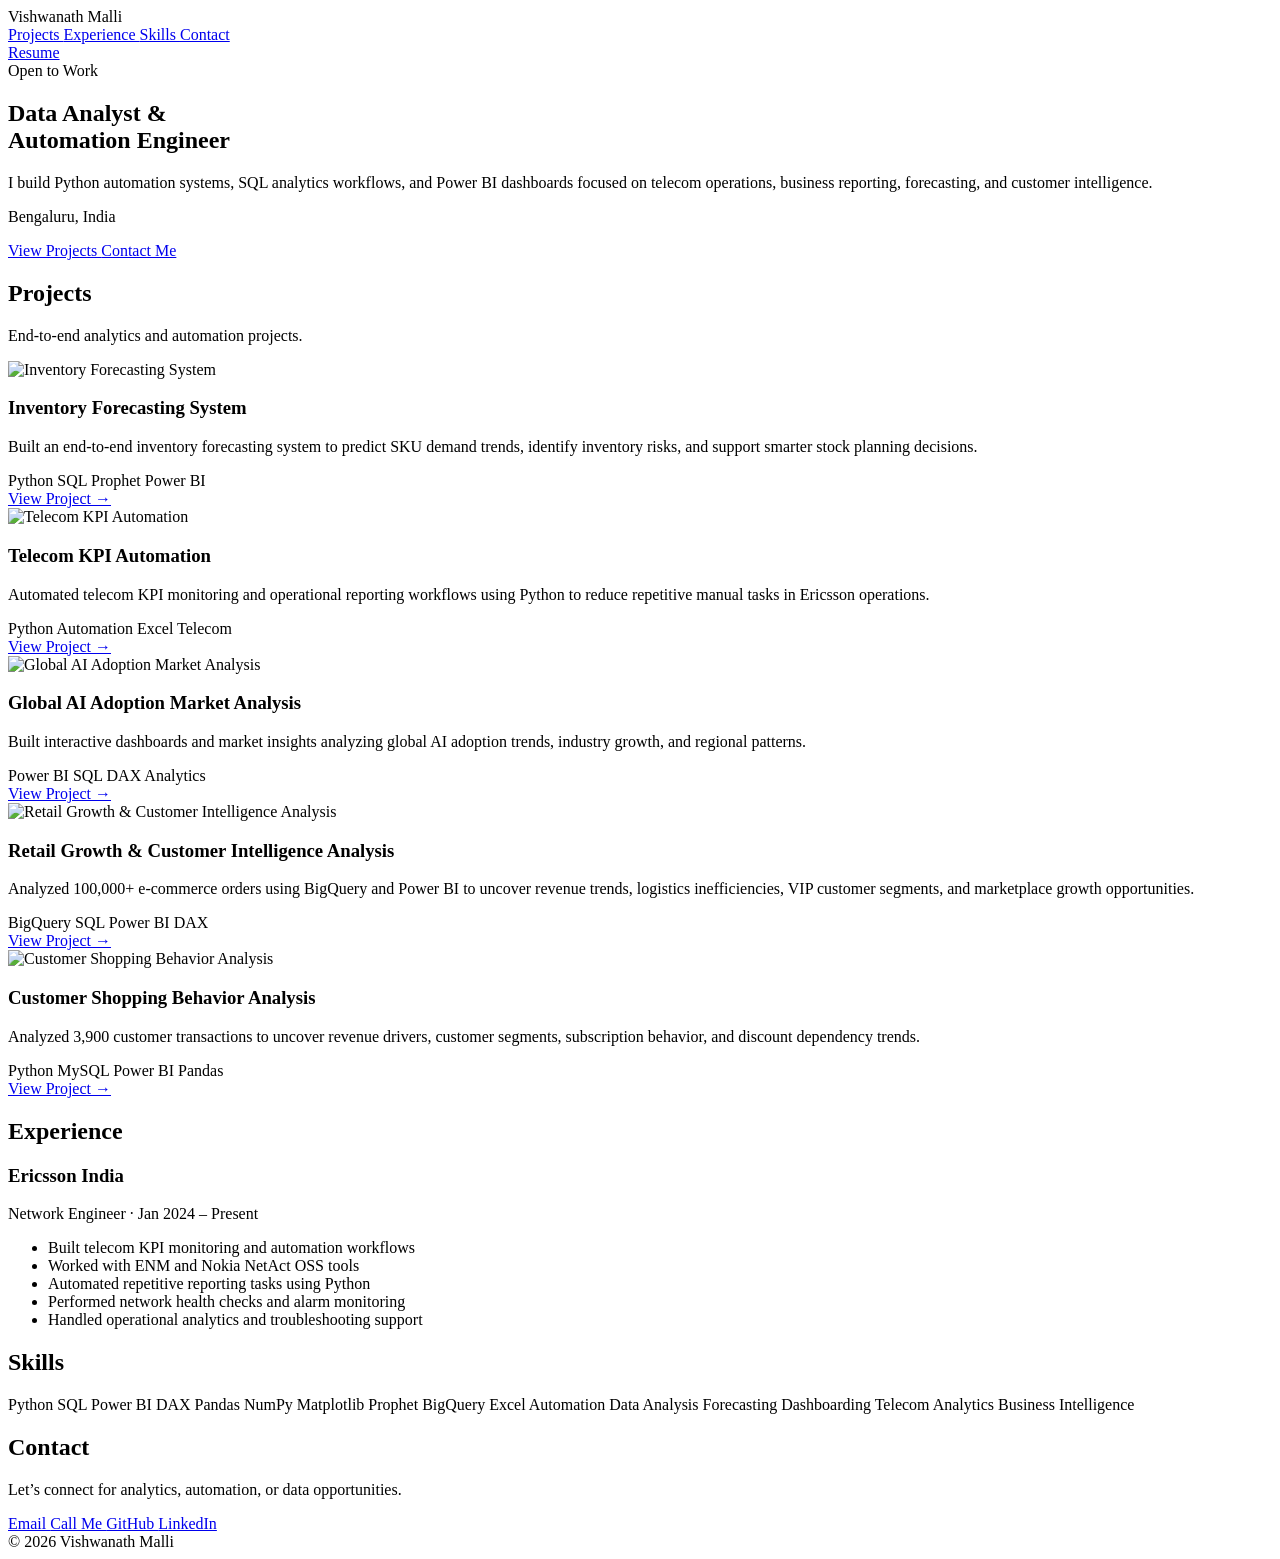
==== index.html @ 58aa0807 "Update index.html" ====
<!DOCTYPE html>
<html lang="en">

<head>

  <meta charset="UTF-8">

  <meta name="viewport"
        content="width=device-width, initial-scale=1.0">

  <title>
    Vishwanath Malli | Data Analyst
  </title>

  <!-- GOOGLE FONT -->
  <link rel="preconnect"
        href="https://fonts.googleapis.com">

  <link rel="preconnect"
        href="https://fonts.gstatic.com"
        crossorigin>

  <link href="https://fonts.googleapis.com/css2?family=Inter:wght@400;500;600;700;800&display=swap"
        rel="stylesheet">

  <!-- CSS -->
  <link rel="stylesheet"
        href="style.css">

</head>

<body>

  <!-- ================= NAVBAR ================= -->

  <nav class="navbar">

    <div class="logo">
      Vishwanath Malli
    </div>

    <div class="nav-links">

      <a href="#projects">
        Projects
      </a>

      <a href="#experience">
        Experience
      </a>

      <a href="#skills">
        Skills
      </a>

      <a href="#contact">
        Contact
      </a>

    </div>

    <a href="Vishwanath_Malli_Resume.pdf"
       download
       class="resume-btn">

      Resume

    </a>

  </nav>


  <!-- ================= HERO ================= -->

  <section class="hero">

    <div class="hero-content">

      <div class="hero-badge">
        Open to Work
      </div>

      <h1>

        Data Analyst &<br>
        Automation Engineer

      </h1>

      <p>

        I build Python automation systems,
        SQL analytics workflows, and Power BI dashboards
        focused on telecom operations,
        business reporting, forecasting,
        and customer intelligence.

      </p>
      
      <p class="location">
          Bengaluru, India
      </p>

      <div class="hero-buttons">

        <a href="#projects"
           class="primary-btn">

          View Projects

        </a>

        <a href="#contact"
           class="secondary-btn">

          Contact Me

        </a>

      </div>

    </div>

  </section>


  <!-- ================= PROJECTS ================= -->

  <section class="section"
           id="projects">

    <div class="section-header">

      <h2>
        Projects
      </h2>

      <p>
        End-to-end analytics and automation projects.
      </p>

    </div>


    <div class="projects-grid">


      <!-- PROJECT 1 -->

      <div class="project-card">

        <img src="images/project1.png"
             alt="Inventory Forecasting System">

        <h3>
          Inventory Forecasting System
        </h3>

        <p>

          Built an end-to-end inventory forecasting system
          to predict SKU demand trends, identify inventory risks, 
          and support smarter stock planning decisions.

        </p>

        <div class="tech-stack">

          <span>Python</span>

          <span>SQL</span>

          <span>Prophet</span>

          <span>Power BI</span>

        </div>

        <a href="YOUR_PROJECT_LINK"
           target="_blank">

          View Project →

        </a>

      </div>


      <!-- PROJECT 2 -->

      <div class="project-card">

        <img src="images/project2.png"
             alt="Telecom KPI Automation">

        <h3>
          Telecom KPI Automation
        </h3>

        <p>

          Automated telecom KPI monitoring and operational reporting workflows 
          using Python to reduce repetitive manual tasks in Ericsson operations.

        </p>

        <div class="tech-stack">

          <span>Python</span>

          <span>Automation</span>

          <span>Excel</span>

          <span>Telecom</span>

        </div>

        <a href="YOUR_PROJECT_LINK"
           target="_blank">

          View Project →

        </a>

      </div>


      <!-- PROJECT 3 -->

      <div class="project-card">

        <img src="images/project3.png"
             alt="Global AI Adoption Market Analysis">

        <h3>
          Global AI Adoption Market Analysis
        </h3>

        <p>

          Built interactive dashboards and market insights
          analyzing global AI adoption trends,
          industry growth, and regional patterns.

        </p>

        <div class="tech-stack">

          <span>Power BI</span>

          <span>SQL</span>

          <span>DAX</span>

          <span>Analytics</span>

        </div>

        <a href="YOUR_PROJECT_LINK"
           target="_blank">

          View Project →

        </a>

      </div>


      <!-- PROJECT 4 -->

      <div class="project-card">

        <img src="images/project4.png"
             alt="Retail Growth & Customer Intelligence Analysis">

        <h3>
          Retail Growth & Customer Intelligence Analysis
        </h3>

        <p>

          Analyzed 100,000+ e-commerce orders using BigQuery
          and Power BI to uncover revenue trends,
          logistics inefficiencies,
          VIP customer segments,
          and marketplace growth opportunities.

        </p>

        <div class="tech-stack">

          <span>BigQuery</span>

          <span>SQL</span>

          <span>Power BI</span>

          <span>DAX</span>

        </div>

        <a href="YOUR_PROJECT_LINK"
           target="_blank">

          View Project →

        </a>

      </div>


      <!-- PROJECT 5 -->

      <div class="project-card">

        <img src="images/project5.png"
             alt="Customer Shopping Behavior Analysis">

        <h3>
          Customer Shopping Behavior Analysis
        </h3>

        <p>

          Analyzed 3,900 customer transactions
          to uncover revenue drivers,
          customer segments,
          subscription behavior,
          and discount dependency trends.

        </p>

        <div class="tech-stack">

          <span>Python</span>

          <span>MySQL</span>

          <span>Power BI</span>

          <span>Pandas</span>

        </div>

        <a href="YOUR_PROJECT_LINK"
           target="_blank">

          View Project →

        </a>

      </div>


    </div>

  </section>


  <!-- ================= EXPERIENCE ================= -->

  <section class="section"
           id="experience">

    <div class="section-header">

      <h2>
        Experience
      </h2>

    </div>


    <div class="experience-card">

      <h3>
        Ericsson India
      </h3>

      <div class="role">

        Network Engineer · Jan 2024 – Present

      </div>

      <ul>

        <li>
          Built telecom KPI monitoring and automation workflows
        </li>

        <li>
          Worked with ENM and Nokia NetAct OSS tools
        </li>

        <li>
          Automated repetitive reporting tasks using Python
        </li>

        <li>
          Performed network health checks and alarm monitoring
        </li>

        <li>
          Handled operational analytics and troubleshooting support
        </li>

      </ul>

    </div>

  </section>


  <!-- ================= SKILLS ================= -->

  <section class="section"
           id="skills">

    <div class="section-header">

      <h2>
        Skills
      </h2>

    </div>


    <div class="skills-wrap">

      <span>Python</span>

      <span>SQL</span>

      <span>Power BI</span>

      <span>DAX</span>

      <span>Pandas</span>

      <span>NumPy</span>
      
      <span>Matplotlib</span>
      
      <span>Prophet</span>

      <span>BigQuery</span>

      <span>Excel</span>

      <span>Automation</span>

      <span>Data Analysis</span>

      <span>Forecasting</span>

      <span>Dashboarding</span>

      <span>Telecom Analytics</span>

      <span>Business Intelligence</span>

    </div>

  </section>


  <!-- ================= CONTACT ================= -->

  <section class="section"
           id="contact">

    <div class="section-header">

      <h2>
        Contact
      </h2>

      <p>

        Let’s connect for analytics,
        automation, or data opportunities.

      </p>

    </div>


    <div class="contact-box">

      <!-- EMAIL -->
      <a href="mailto:pmvishwa.malli@gmail.com">

        Email

      </a>


      <!-- CALL -->
      <a href="tel:+918150023035">

        Call Me

      </a>


      <!-- GITHUB -->
      <a href="https://github.com/VishwanathMalli"
         target="_blank">

        GitHub

      </a>


      <!-- LINKEDIN -->
      <a href="https://www.linkedin.com/in/vishwanath-malli-1920951a0"
         target="_blank">

        LinkedIn

      </a>

    </div>

  </section>


  <!-- ================= FOOTER ================= -->

  <footer>

    © 2026 Vishwanath Malli

  </footer>

</body>

</html>
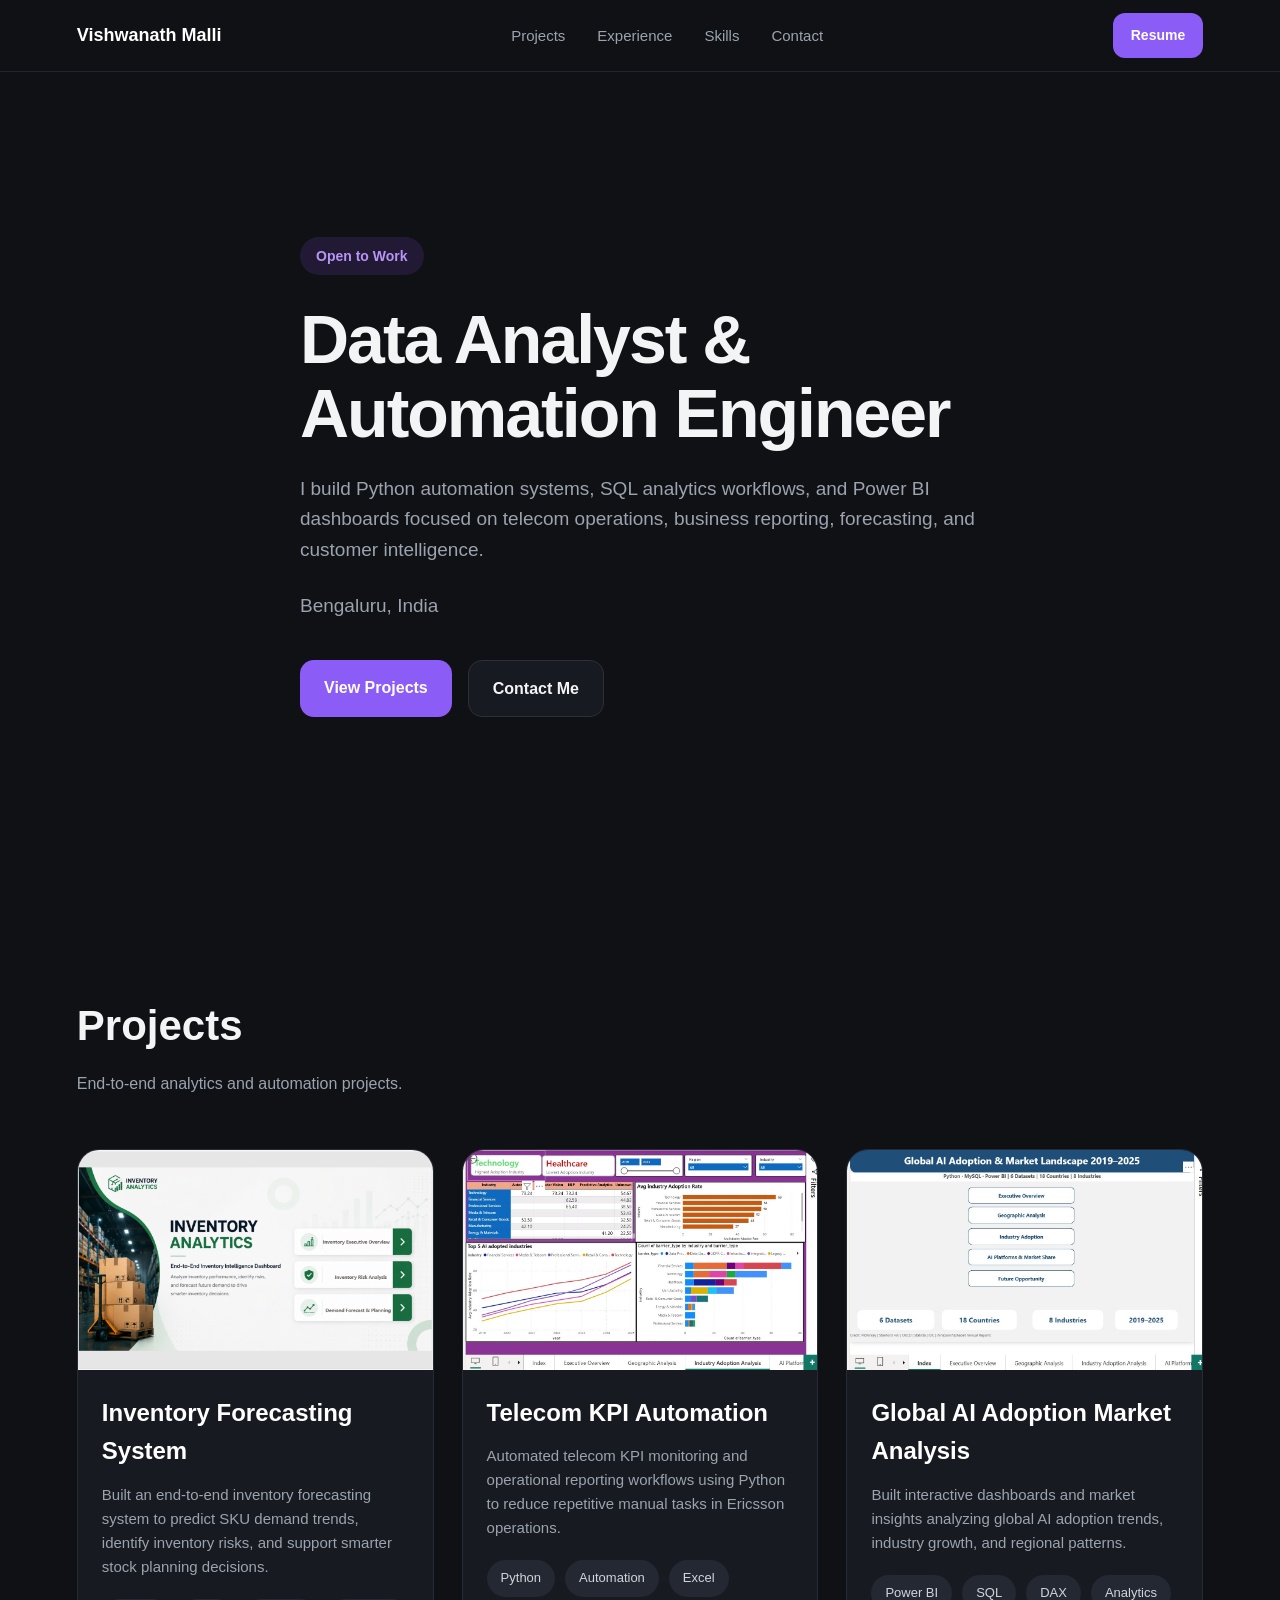
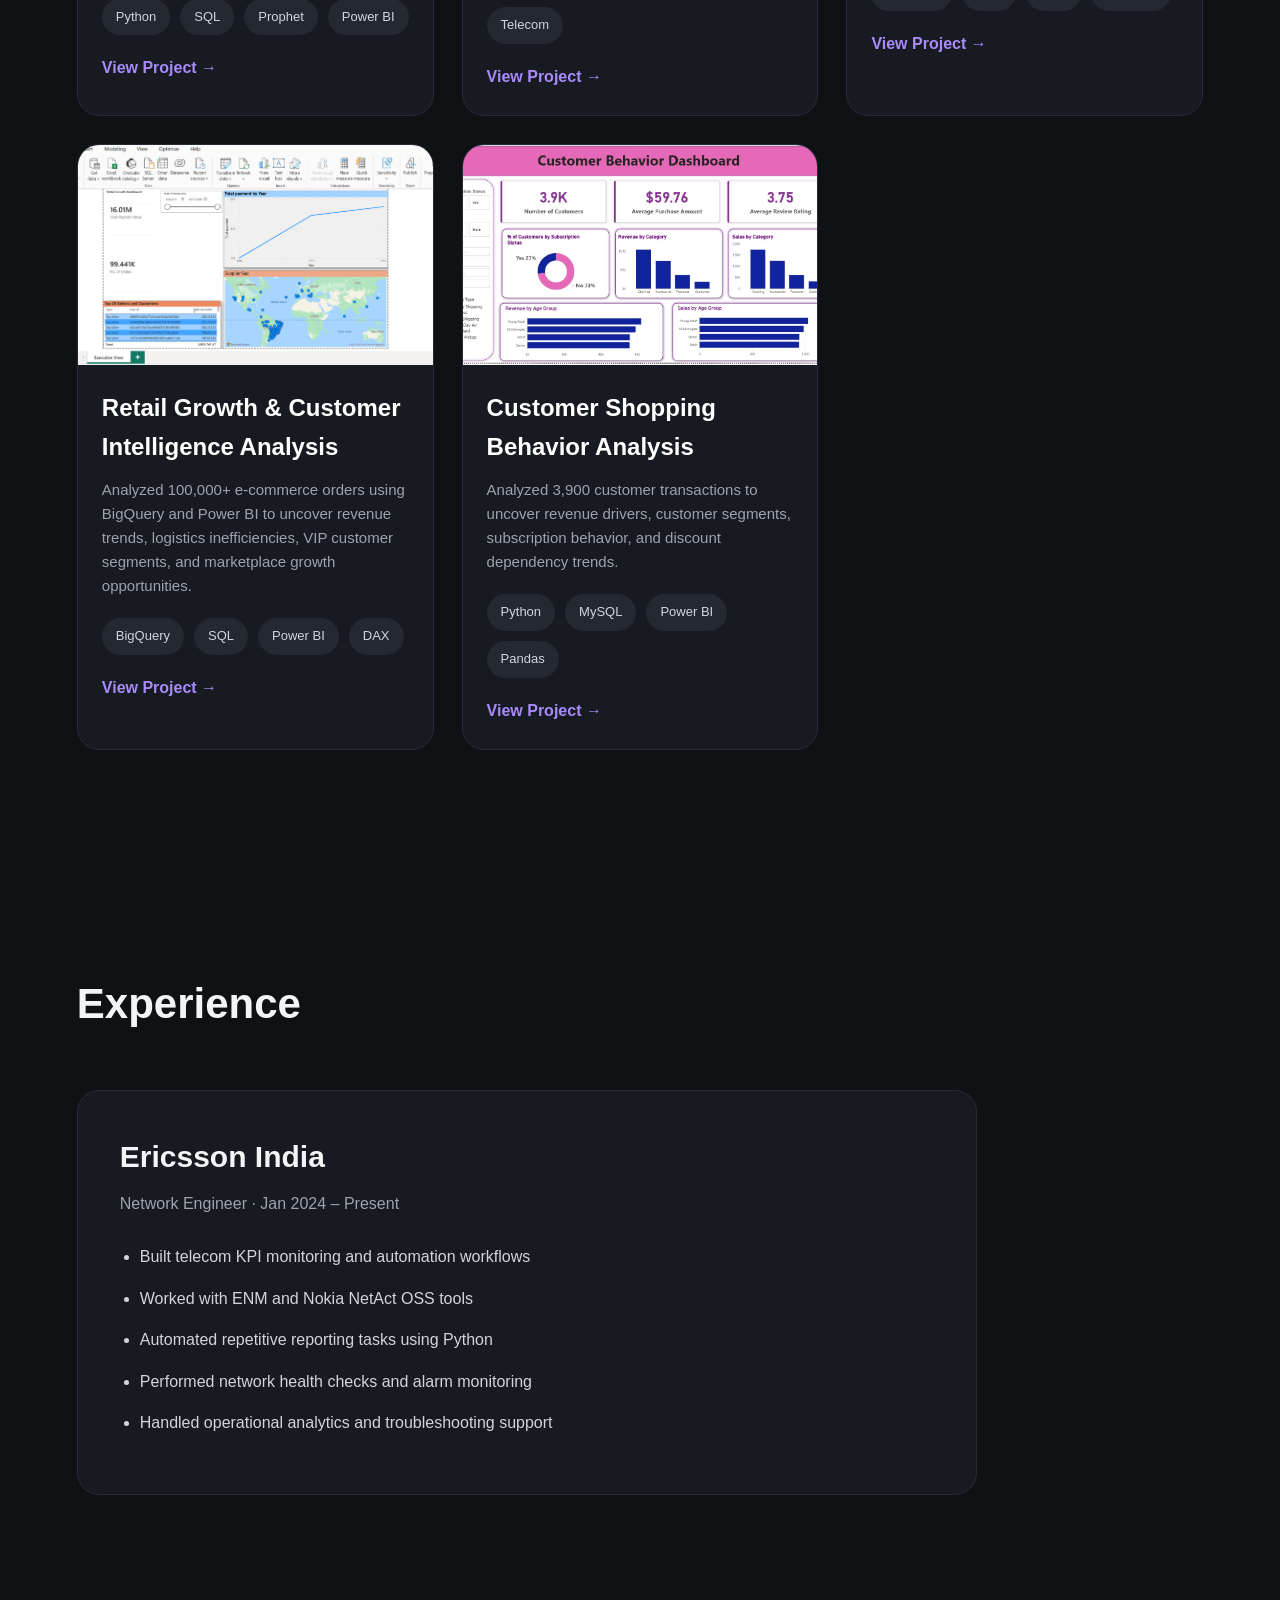
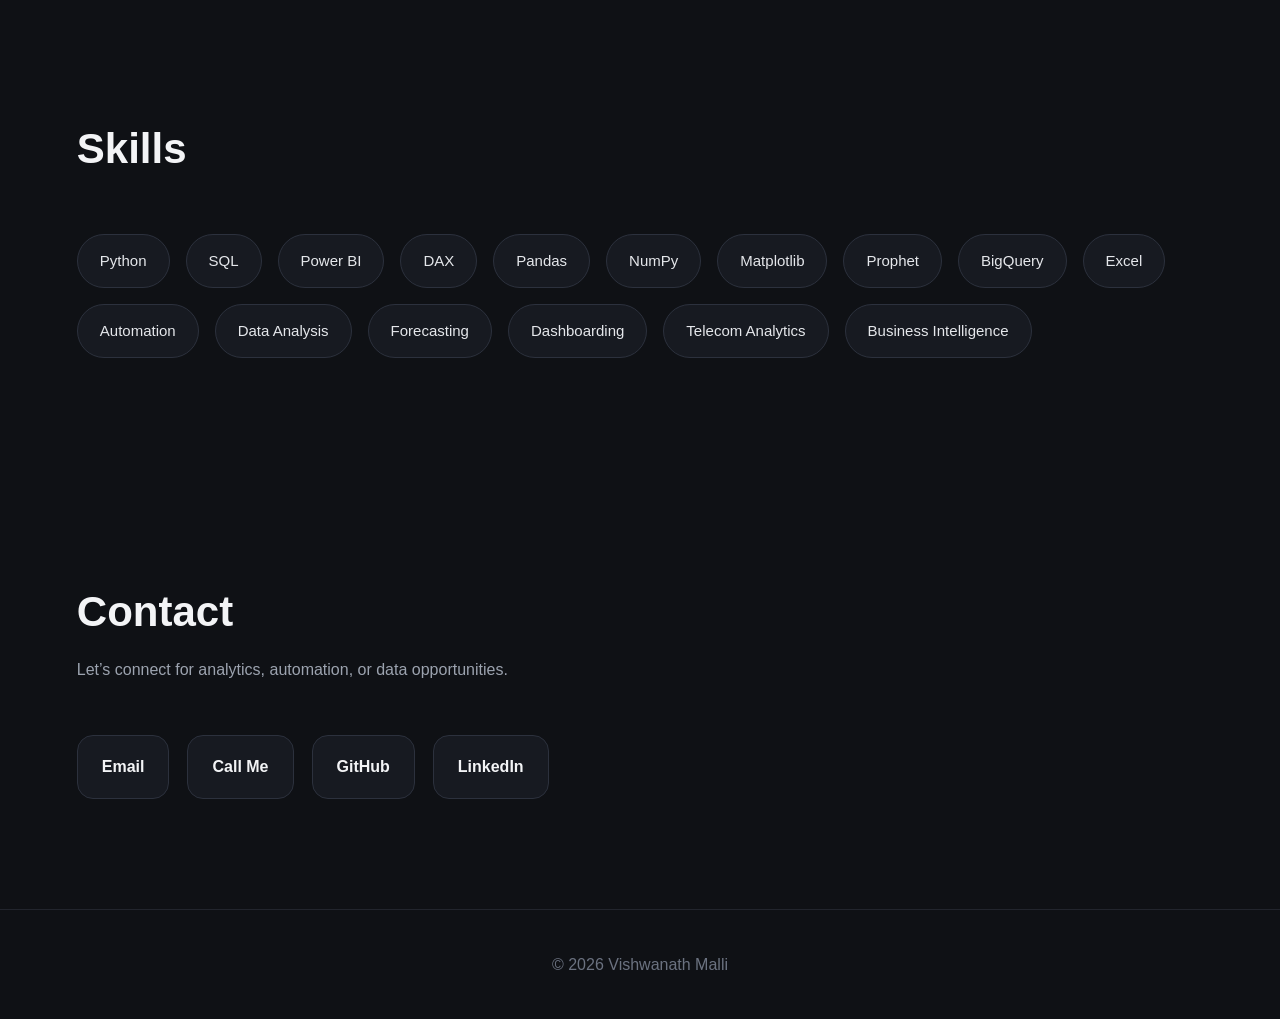
==== commit 838af9e9: "Update index.html" ====
--- a/index.html
+++ b/index.html
@@ -176,7 +176,7 @@
 
         </div>
 
-        <a href="YOUR_PROJECT_LINK"
+        <a href="https://github.com/VishwanathMalli/Inventory-analytics-demand-forecasting"
            target="_blank">
 
           View Project →
@@ -216,7 +216,7 @@
 
         </div>
 
-        <a href="YOUR_PROJECT_LINK"
+        <a href="https://github.com/VishwanathMalli/Telecommunication-Network-KPI-Automation-Python-SQL"
            target="_blank">
 
           View Project →
@@ -257,7 +257,7 @@
 
         </div>
 
-        <a href="YOUR_PROJECT_LINK"
+        <a href="https://github.com/VishwanathMalli/Global-AI-Adoption-Market-Landscape-2019-2025-"
            target="_blank">
 
           View Project →
@@ -300,7 +300,7 @@
 
         </div>
 
-        <a href="YOUR_PROJECT_LINK"
+        <a href="https://github.com/VishwanathMalli/Brazilian-Ecommerce-analytics-Bigquery-SQL"
            target="_blank">
 
           View Project →
@@ -343,7 +343,7 @@
 
         </div>
 
-        <a href="YOUR_PROJECT_LINK"
+        <a href="https://github.com/VishwanathMalli/Customer-trends-data-analysis-SQL-Python-PowerBI"
            target="_blank">
 
           View Project →
--- a/style.css
+++ b/style.css
@@ -0,0 +1,371 @@
+/* =========================================
+   GLOBAL
+========================================= */
+
+*{
+  margin:0;
+  padding:0;
+  box-sizing:border-box;
+}
+
+html{
+  scroll-behavior:smooth;
+}
+
+body{
+  font-family:'Inter',sans-serif;
+  background:#0f1115;
+  color:#f3f4f6;
+  line-height:1.6;
+}
+
+img{
+  width:100%;
+  display:block;
+}
+
+/* =========================================
+   NAVBAR
+========================================= */
+
+.navbar{
+  width:100%;
+  height:72px;
+  padding:0 6%;
+  display:flex;
+  align-items:center;
+  justify-content:space-between;
+  background:#0f1115;
+  border-bottom:1px solid #22252d;
+  position:sticky;
+  top:0;
+  z-index:1000;
+}
+
+.logo{
+  font-size:18px;
+  font-weight:700;
+  color:white;
+}
+
+.nav-links{
+  display:flex;
+  gap:32px;
+}
+
+.nav-links a{
+  text-decoration:none;
+  color:#9ca3af;
+  font-size:15px;
+  transition:0.2s;
+}
+
+.nav-links a:hover{
+  color:#8b5cf6;
+}
+
+.resume-btn{
+  background:#8b5cf6;
+  color:white;
+  text-decoration:none;
+  padding:11px 18px;
+  border-radius:12px;
+  font-size:14px;
+  font-weight:600;
+  transition:0.2s;
+}
+
+.resume-btn:hover{
+  transform:translateY(-2px);
+}
+
+/* =========================================
+   HERO
+========================================= */
+
+.hero{
+  min-height:90vh;
+  display:flex;
+  align-items:center;
+  justify-content:center;
+  padding:120px 6%;
+}
+
+.hero-content{
+  max-width:760px;
+}
+
+.hero-badge{
+  display:inline-block;
+  background:#221a35;
+  color:#b794f6;
+  padding:8px 16px;
+  border-radius:999px;
+  font-size:14px;
+  font-weight:600;
+  margin-bottom:28px;
+}
+
+.hero h1{
+  font-size:68px;
+  line-height:1.08;
+  margin-bottom:24px;
+  letter-spacing:-2px;
+}
+
+.hero p{
+  font-size:19px;
+  color:#9ca3af;
+  max-width:680px;
+  margin-bottom:38px;
+}
+
+.location{
+  color:#6b7280;
+  font-size:16px;
+  margin-top:-12px;
+  margin-bottom:34px;
+}
+
+.hero-buttons{
+  display:flex;
+  gap:16px;
+}
+
+.primary-btn,
+.secondary-btn{
+  padding:15px 24px;
+  border-radius:14px;
+  text-decoration:none;
+  font-weight:600;
+  transition:0.2s;
+}
+
+.primary-btn{
+  background:#8b5cf6;
+  color:white;
+}
+
+.secondary-btn{
+  border:1px solid #2b303b;
+  color:#f3f4f6;
+  background:#171a21;
+}
+
+.primary-btn:hover,
+.secondary-btn:hover{
+  transform:translateY(-3px);
+}
+
+/* =========================================
+   SECTION
+========================================= */
+
+.section{
+  padding:110px 6%;
+}
+
+.section-header{
+  margin-bottom:52px;
+}
+
+.section-header h2{
+  font-size:42px;
+  margin-bottom:12px;
+}
+
+.section-header p{
+  color:#9ca3af;
+  font-size:16px;
+}
+
+/* =========================================
+   PROJECTS
+========================================= */
+
+.projects-grid{
+  display:grid;
+  grid-template-columns:repeat(auto-fit,minmax(320px,1fr));
+  gap:28px;
+}
+
+.project-card{
+  background:#171a21;
+  border:1px solid #262b36;
+  border-radius:22px;
+  overflow:hidden;
+  transition:0.25s;
+}
+
+.project-card:hover{
+  transform:translateY(-5px);
+  border-color:#3a4050;
+}
+
+.project-card img{
+  width:100%;
+  height:220px;
+  object-fit:cover;
+}
+
+.project-card h3{
+  font-size:24px;
+  margin:24px 24px 12px;
+  color:white;
+}
+
+.project-card p{
+  color:#9ca3af;
+  margin:0 24px 20px;
+  font-size:15px;
+}
+
+.tech-stack{
+  display:flex;
+  flex-wrap:wrap;
+  gap:10px;
+  padding:0 24px 20px;
+}
+
+.tech-stack span{
+  background:#232833;
+  color:#d1d5db;
+  padding:8px 14px;
+  border-radius:999px;
+  font-size:13px;
+}
+
+.project-card a{
+  display:inline-block;
+  margin:0 24px 26px;
+  text-decoration:none;
+  color:#a78bfa;
+  font-weight:600;
+}
+
+/* =========================================
+   EXPERIENCE
+========================================= */
+
+.experience-card{
+  background:#171a21;
+  border:1px solid #262b36;
+  border-radius:22px;
+  padding:42px;
+  max-width:900px;
+}
+
+.experience-card h3{
+  font-size:30px;
+  margin-bottom:10px;
+}
+
+.role{
+  color:#9ca3af;
+  margin-bottom:28px;
+}
+
+.experience-card ul{
+  padding-left:20px;
+}
+
+.experience-card li{
+  margin-bottom:16px;
+  color:#d1d5db;
+}
+
+/* =========================================
+   SKILLS
+========================================= */
+
+.skills-wrap{
+  display:flex;
+  flex-wrap:wrap;
+  gap:16px;
+}
+
+.skills-wrap span{
+  background:#171a21;
+  border:1px solid #2c313d;
+  padding:14px 22px;
+  border-radius:999px;
+  color:#e5e7eb;
+  font-size:15px;
+}
+
+/* =========================================
+   CONTACT
+========================================= */
+
+.contact-box{
+  display:flex;
+  flex-wrap:wrap;
+  gap:18px;
+}
+
+.contact-box a{
+  background:#171a21;
+  border:1px solid #2c313d;
+  padding:18px 24px;
+  border-radius:16px;
+  text-decoration:none;
+  color:#f3f4f6;
+  font-weight:600;
+  transition:0.2s;
+}
+
+.contact-box a:hover{
+  border-color:#8b5cf6;
+  transform:translateY(-3px);
+}
+
+/* =========================================
+   FOOTER
+========================================= */
+
+footer{
+  padding:42px 6%;
+  text-align:center;
+  color:#6b7280;
+  border-top:1px solid #22252d;
+}
+
+/* =========================================
+   MOBILE
+========================================= */
+
+@media(max-width:768px){
+
+  .nav-links{
+    display:none;
+  }
+
+  .hero{
+    padding-top:80px;
+  }
+
+  .hero h1{
+    font-size:46px;
+  }
+
+  .hero p{
+    font-size:17px;
+  }
+
+  .hero-buttons{
+    flex-direction:column;
+  }
+
+  .section{
+    padding:80px 6%;
+  }
+
+  .section-header h2{
+    font-size:34px;
+  }
+
+  .experience-card{
+    padding:28px;
+  }
+
+}
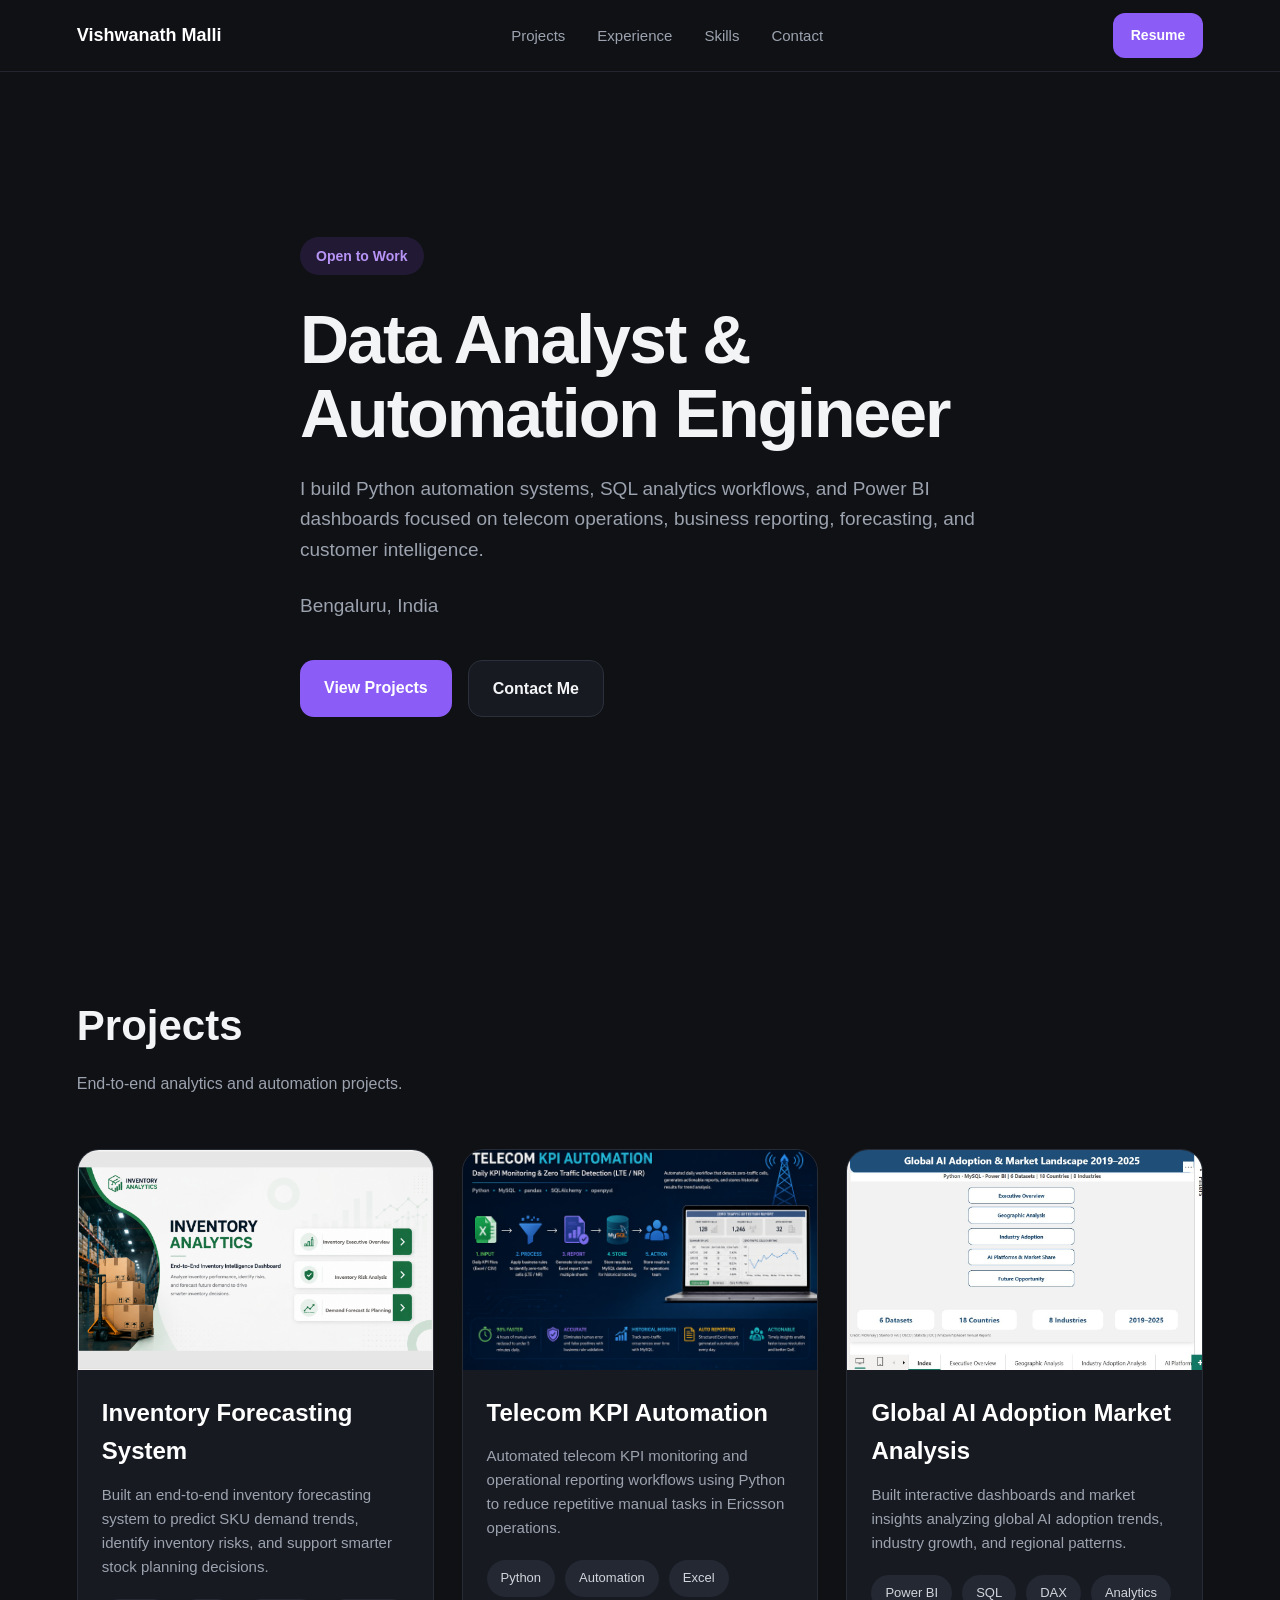
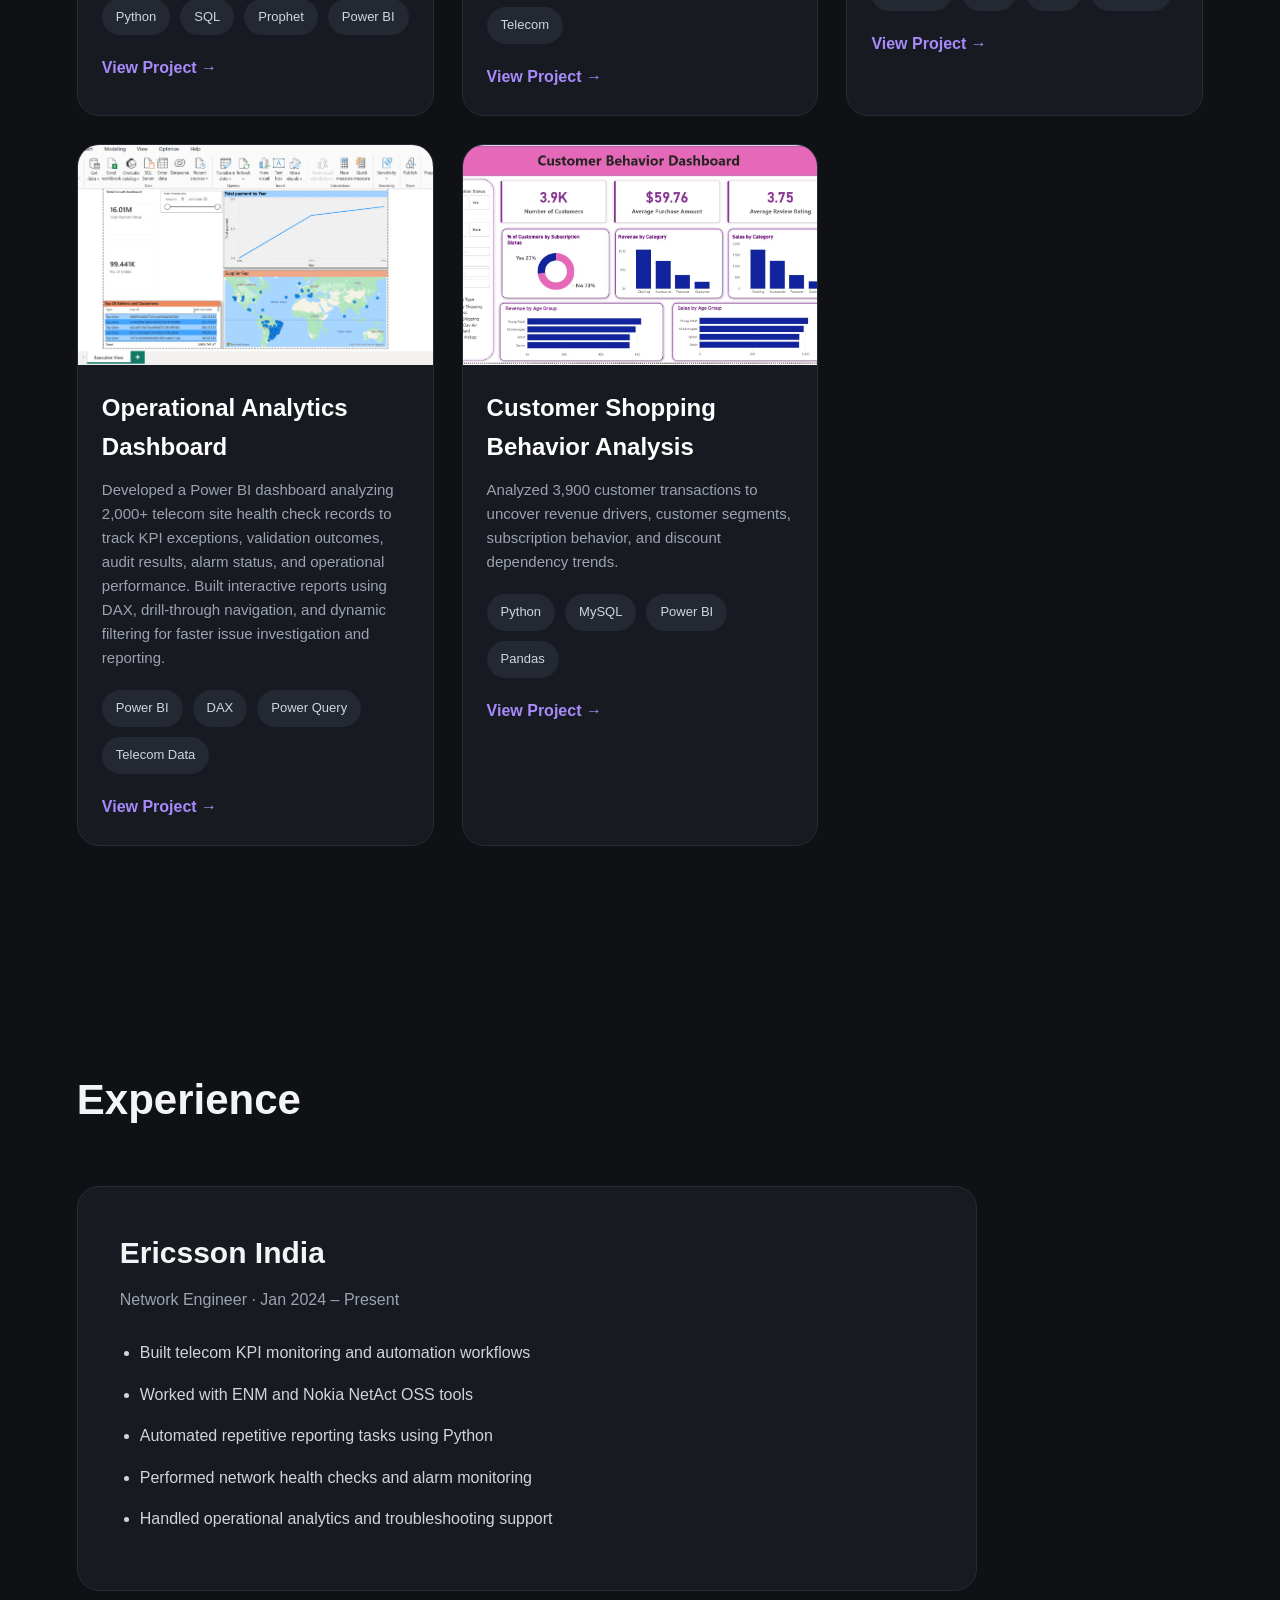
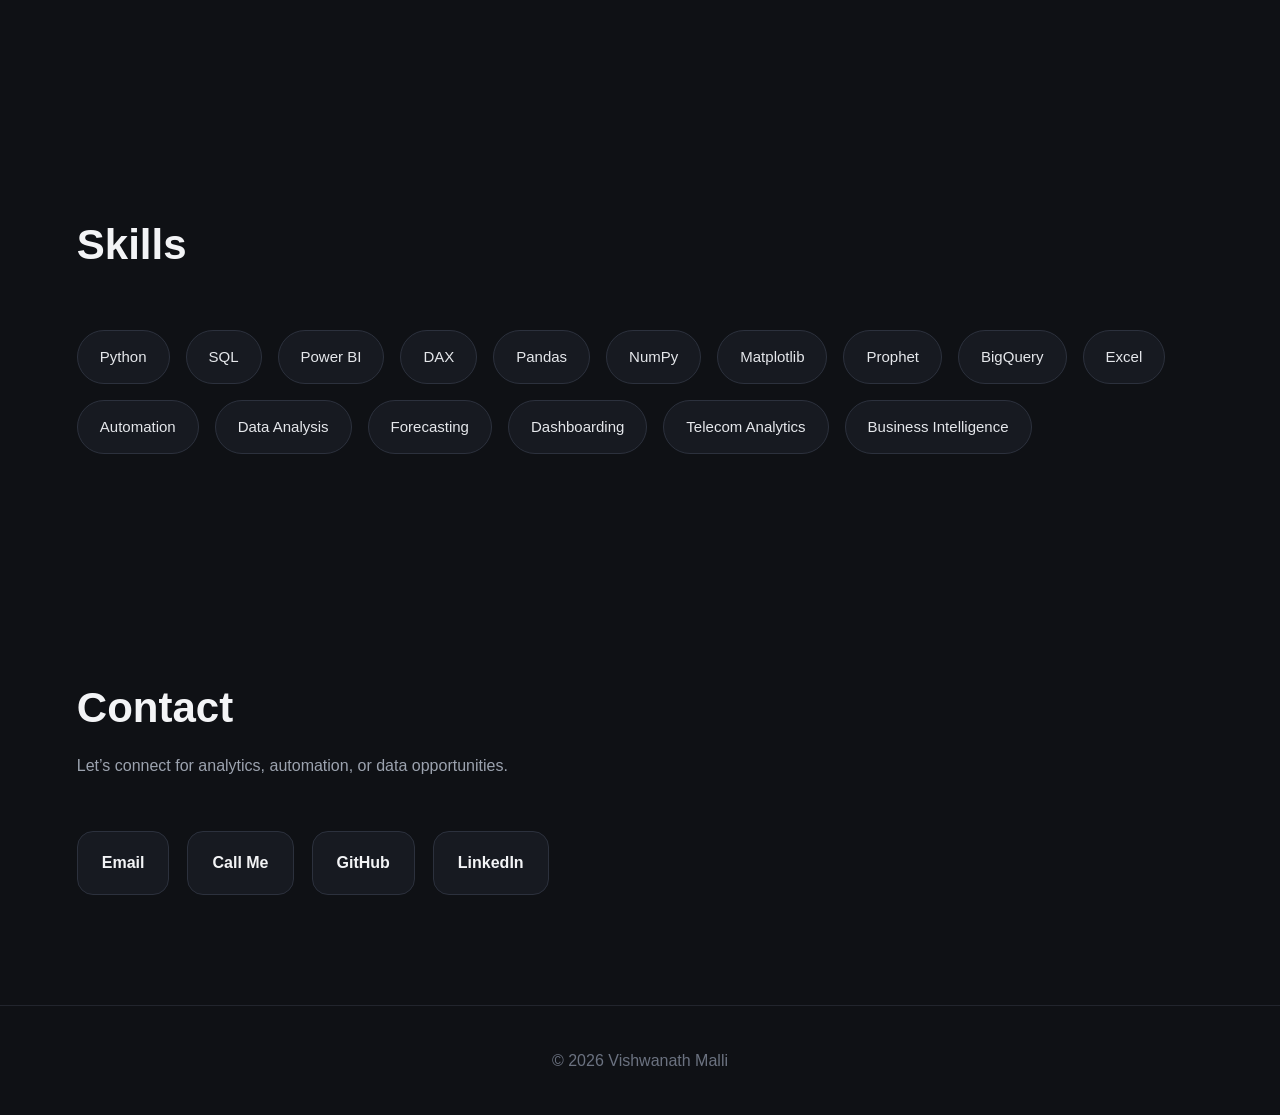
==== commit 6ce43da2: "Update index.html" ====
--- a/index.html
+++ b/index.html
@@ -269,45 +269,41 @@
 
       <!-- PROJECT 4 -->
 
-      <div class="project-card">
-
-        <img src="images/project4.png"
-             alt="Retail Growth & Customer Intelligence Analysis">
-
-        <h3>
-          Retail Growth & Customer Intelligence Analysis
-        </h3>
-
-        <p>
-
-          Analyzed 100,000+ e-commerce orders using BigQuery
-          and Power BI to uncover revenue trends,
-          logistics inefficiencies,
-          VIP customer segments,
-          and marketplace growth opportunities.
-
-        </p>
-
-        <div class="tech-stack">
-
-          <span>BigQuery</span>
-
-          <span>SQL</span>
-
-          <span>Power BI</span>
-
-          <span>DAX</span>
-
-        </div>
-
-        <a href="https://github.com/VishwanathMalli/Brazilian-Ecommerce-analytics-Bigquery-SQL"
-           target="_blank">
-
-          View Project →
-
-        </a>
-
-      </div>
+     <div class="project-card">
+
+  <img src="images/project4.png"
+       alt="Operational Analytics Dashboard">
+
+  <h3>
+    Operational Analytics Dashboard
+  </h3>
+
+  <p>
+
+    Developed a Power BI dashboard analyzing 2,000+ telecom site health check records to track KPI exceptions, validation outcomes, audit results, alarm status, and operational performance. Built interactive reports using DAX, drill-through navigation, and dynamic filtering for faster issue investigation and reporting.
+
+  </p>
+
+  <div class="tech-stack">
+
+    <span>Power BI</span>
+
+    <span>DAX</span>
+
+    <span>Power Query</span>
+
+    <span>Telecom Data</span>
+
+  </div>
+
+  <a href="https://github.com/VishwanathMalli/Telecom-Site-Health-Check-Operational-Dashboard"
+     target="_blank">
+
+    View Project →
+
+  </a>
+
+</div>
 
 
       <!-- PROJECT 5 -->
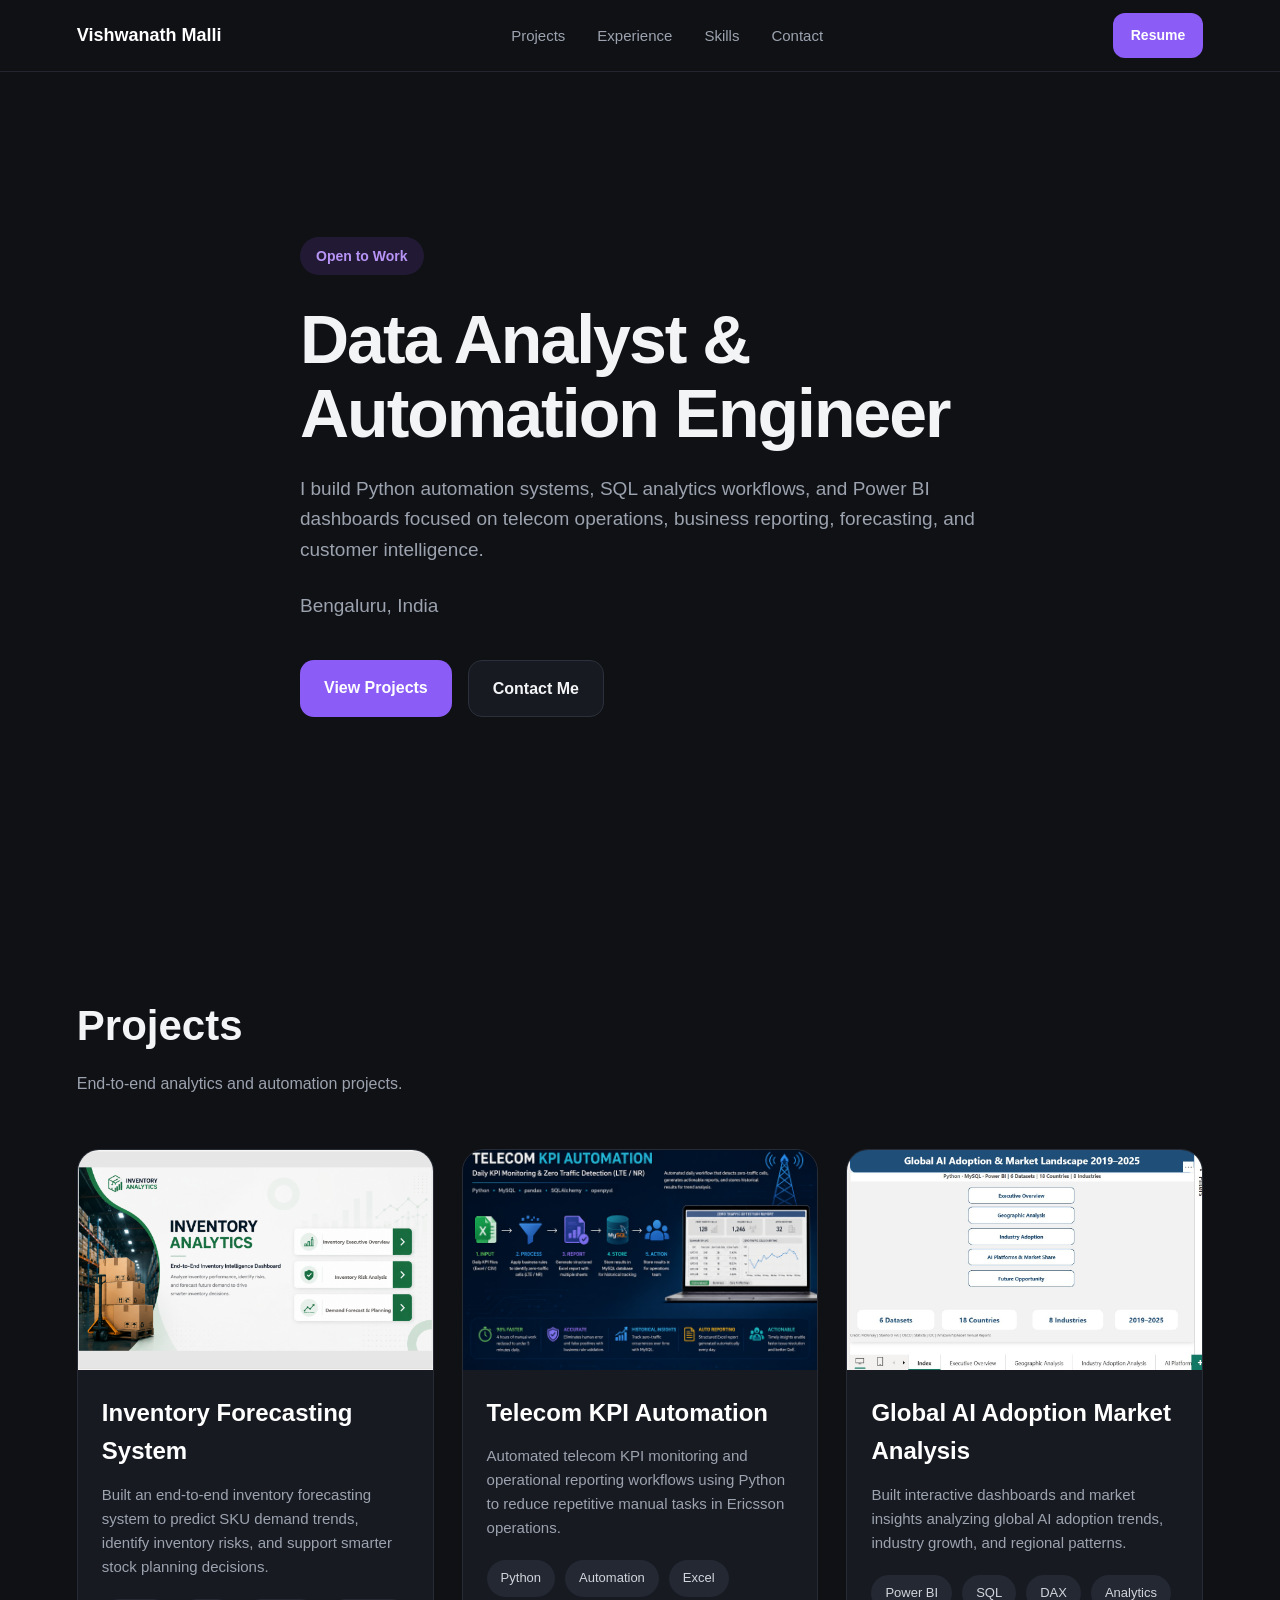
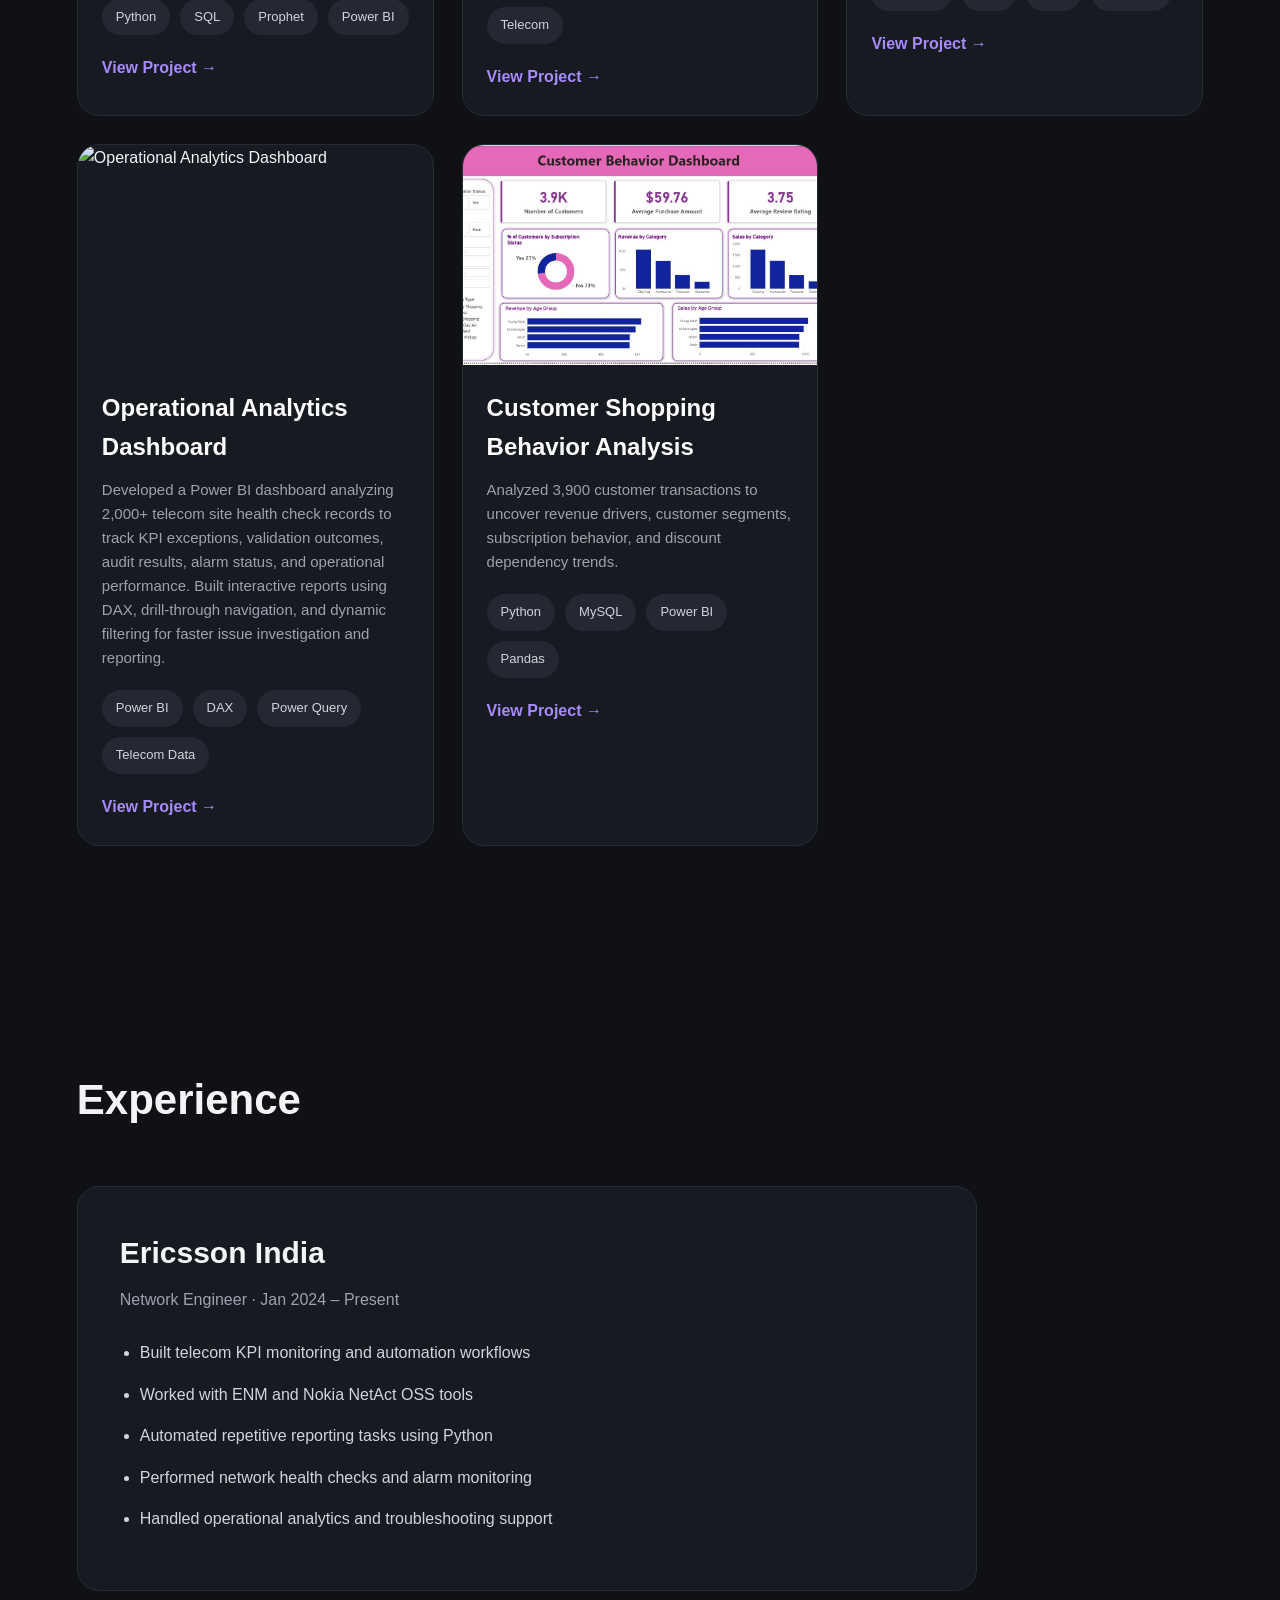
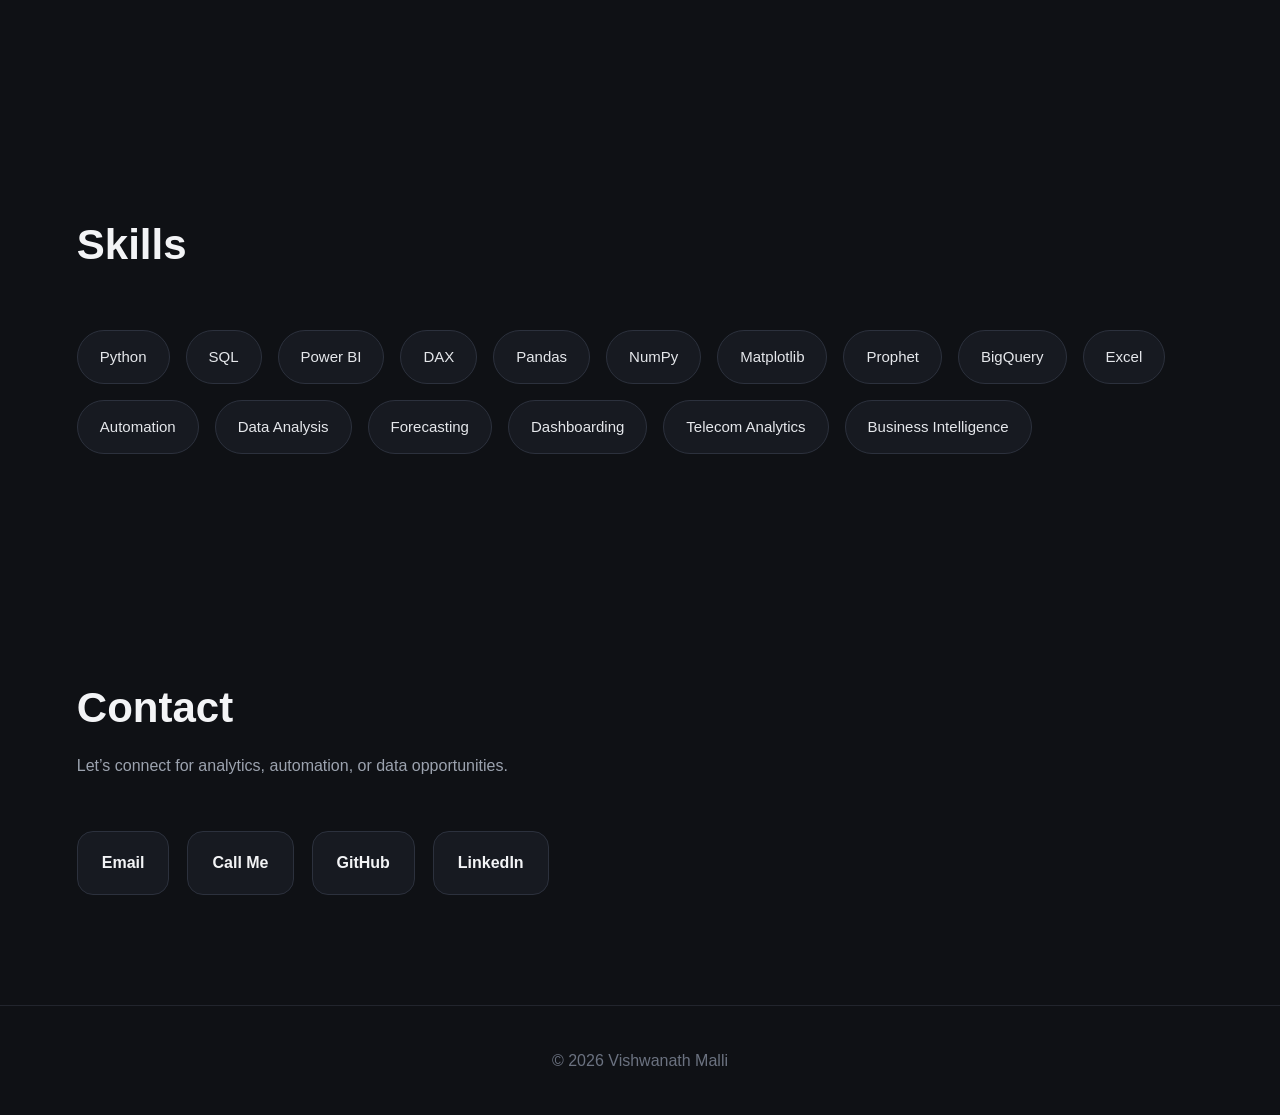
==== commit aaa967c3: "Update index.html" ====
--- a/index.html
+++ b/index.html
@@ -191,7 +191,7 @@
       <div class="project-card">
 
         <img src="images/project2.png"
-             alt="Telecom KPI Automation">
+             alt="Automated KPI Validation & Reporting System">
 
         <h3>
           Telecom KPI Automation
@@ -296,7 +296,7 @@
 
   </div>
 
-  <a href="https://github.com/VishwanathMalli/Telecom-Site-Health-Check-Operational-Dashboard"
+  <a href="https://github.com/VishwanathMalli/Telecom-site-health-check-dashboard"
      target="_blank">
 
     View Project →
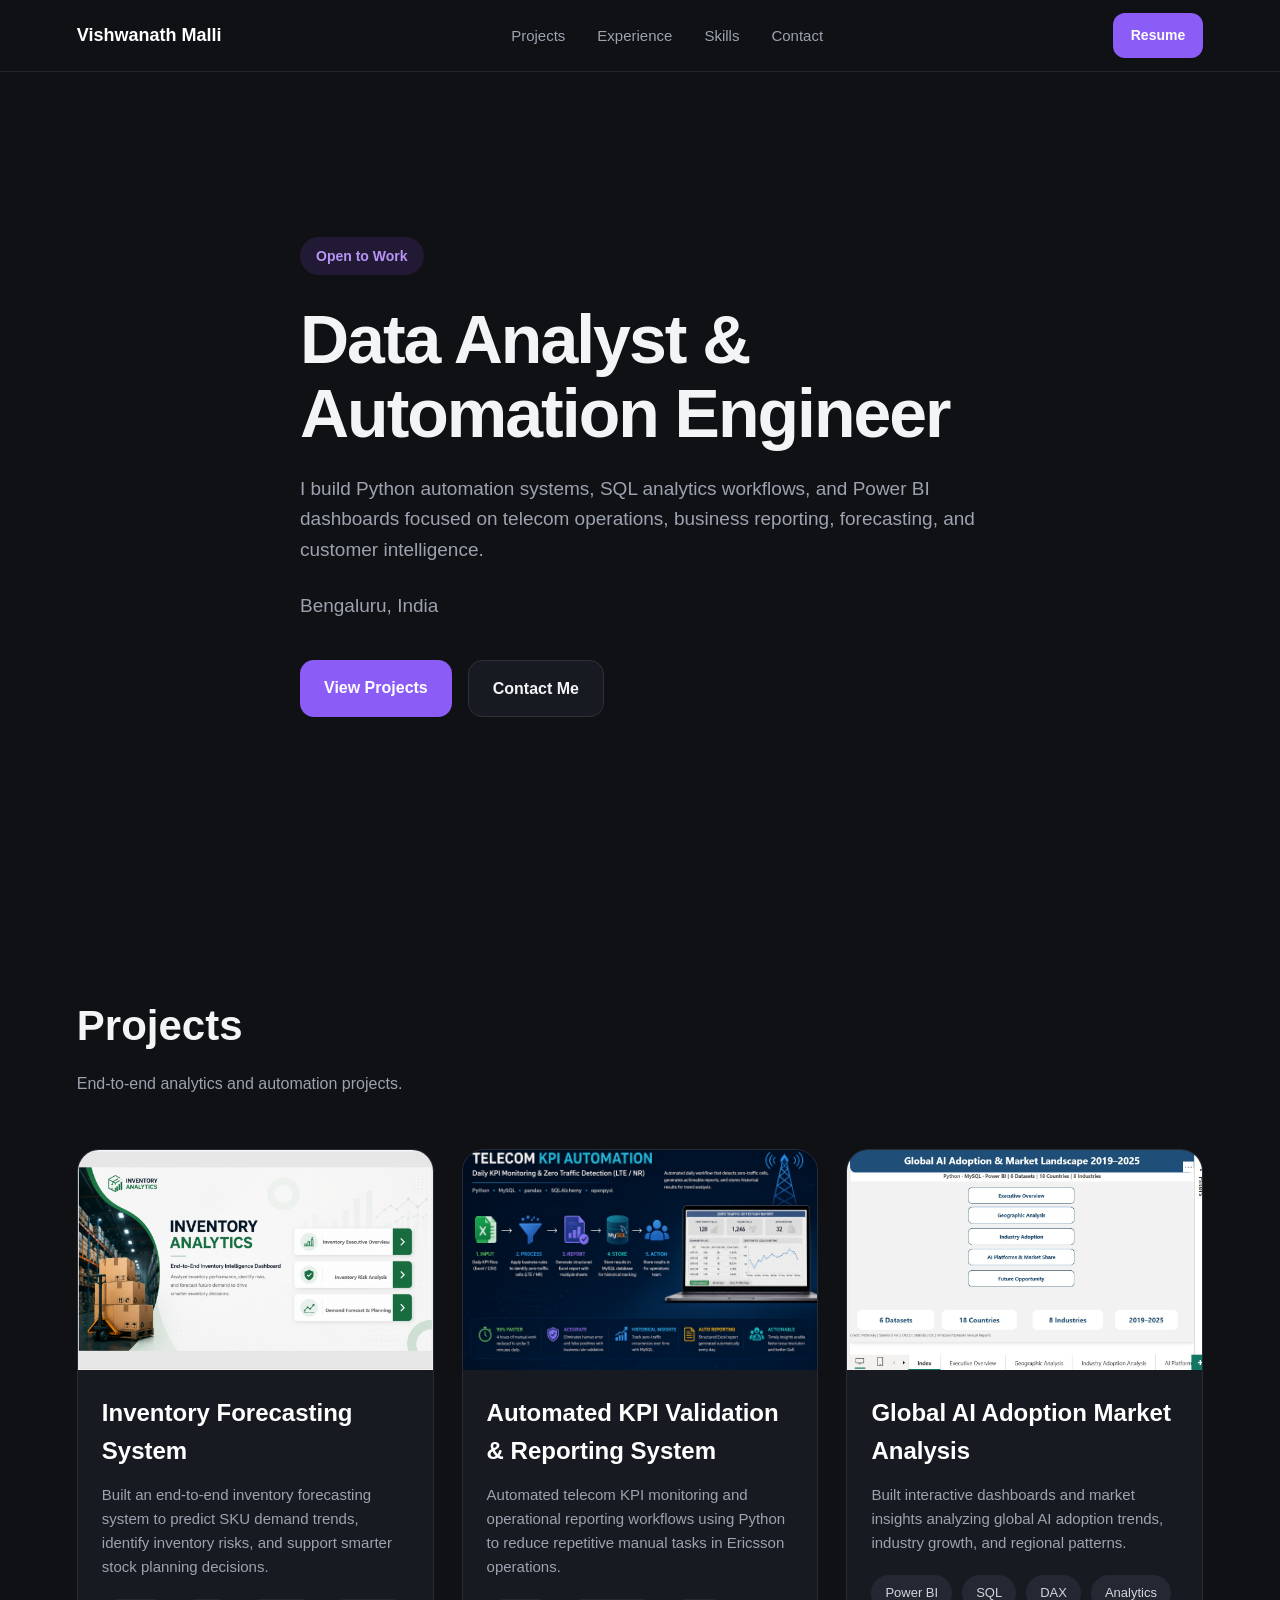
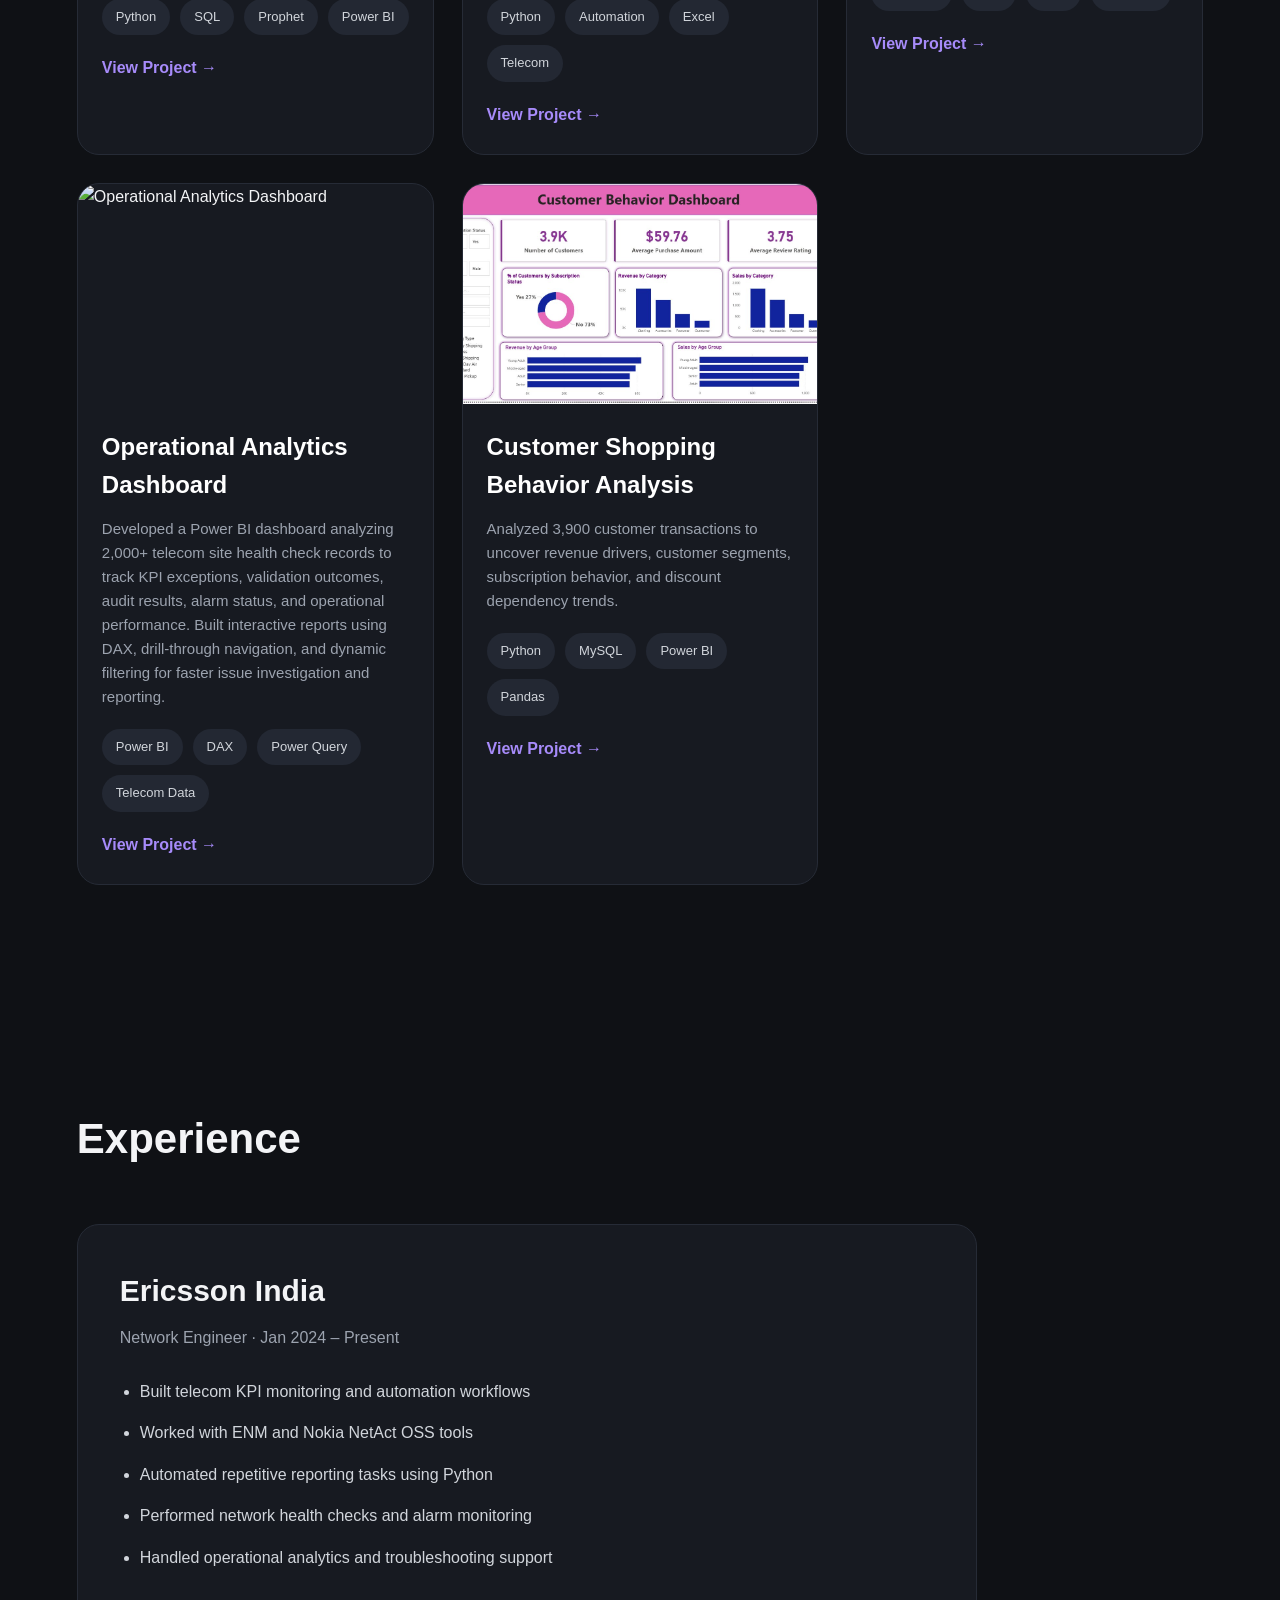
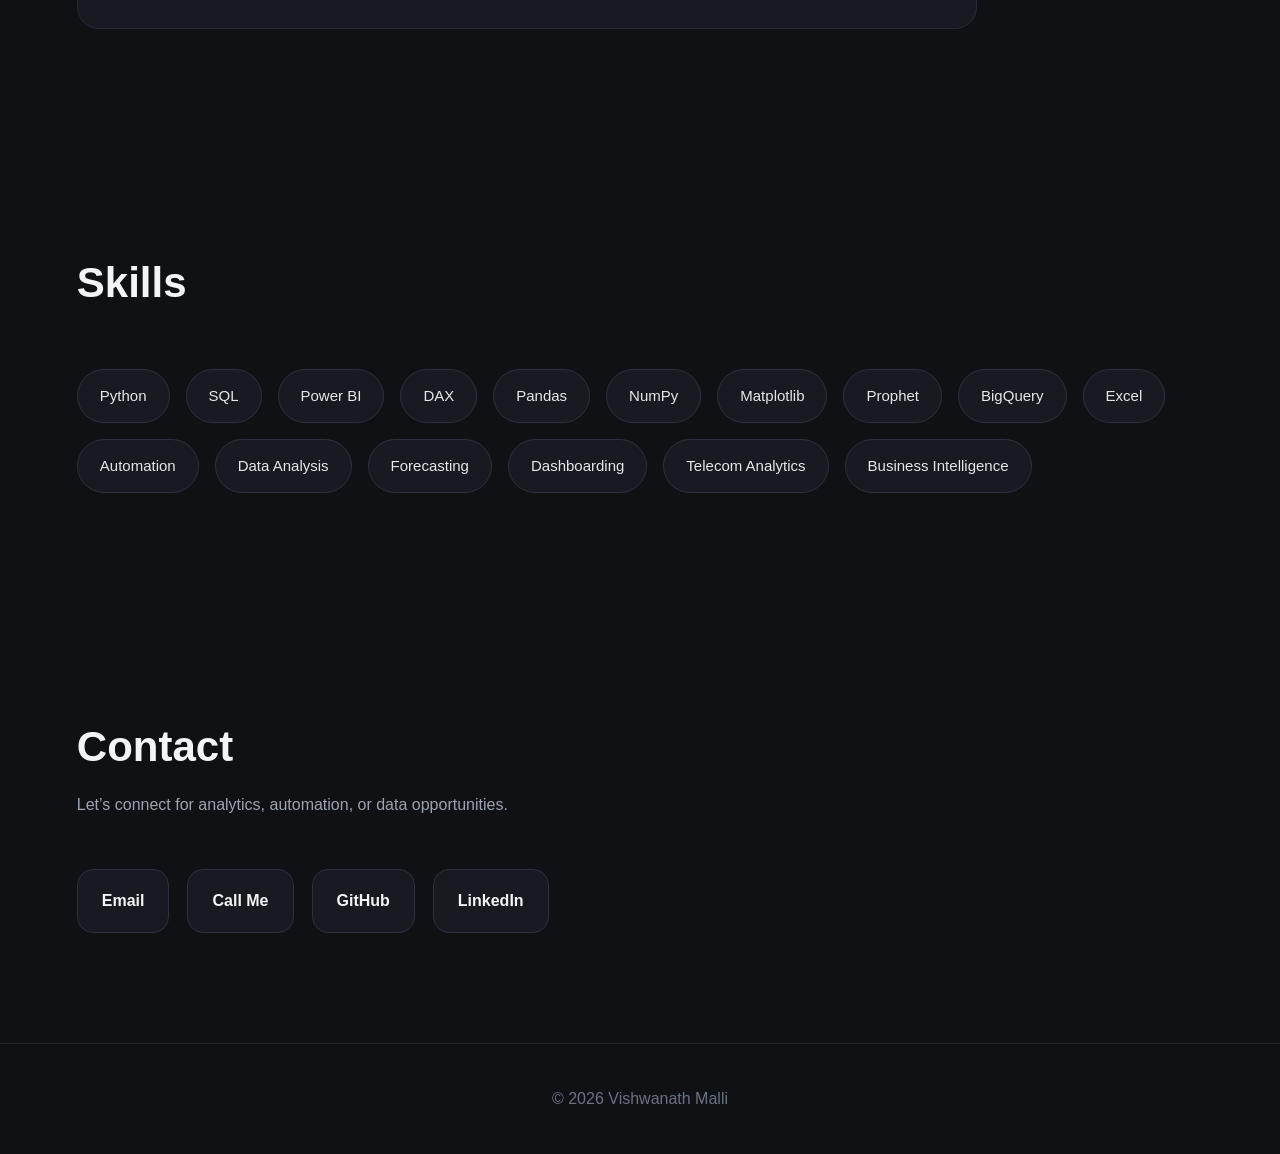
==== commit 00c927fd: "Update index.html" ====
--- a/index.html
+++ b/index.html
@@ -194,7 +194,7 @@
              alt="Automated KPI Validation & Reporting System">
 
         <h3>
-          Telecom KPI Automation
+          Automated KPI Validation & Reporting System
         </h3>
 
         <p>
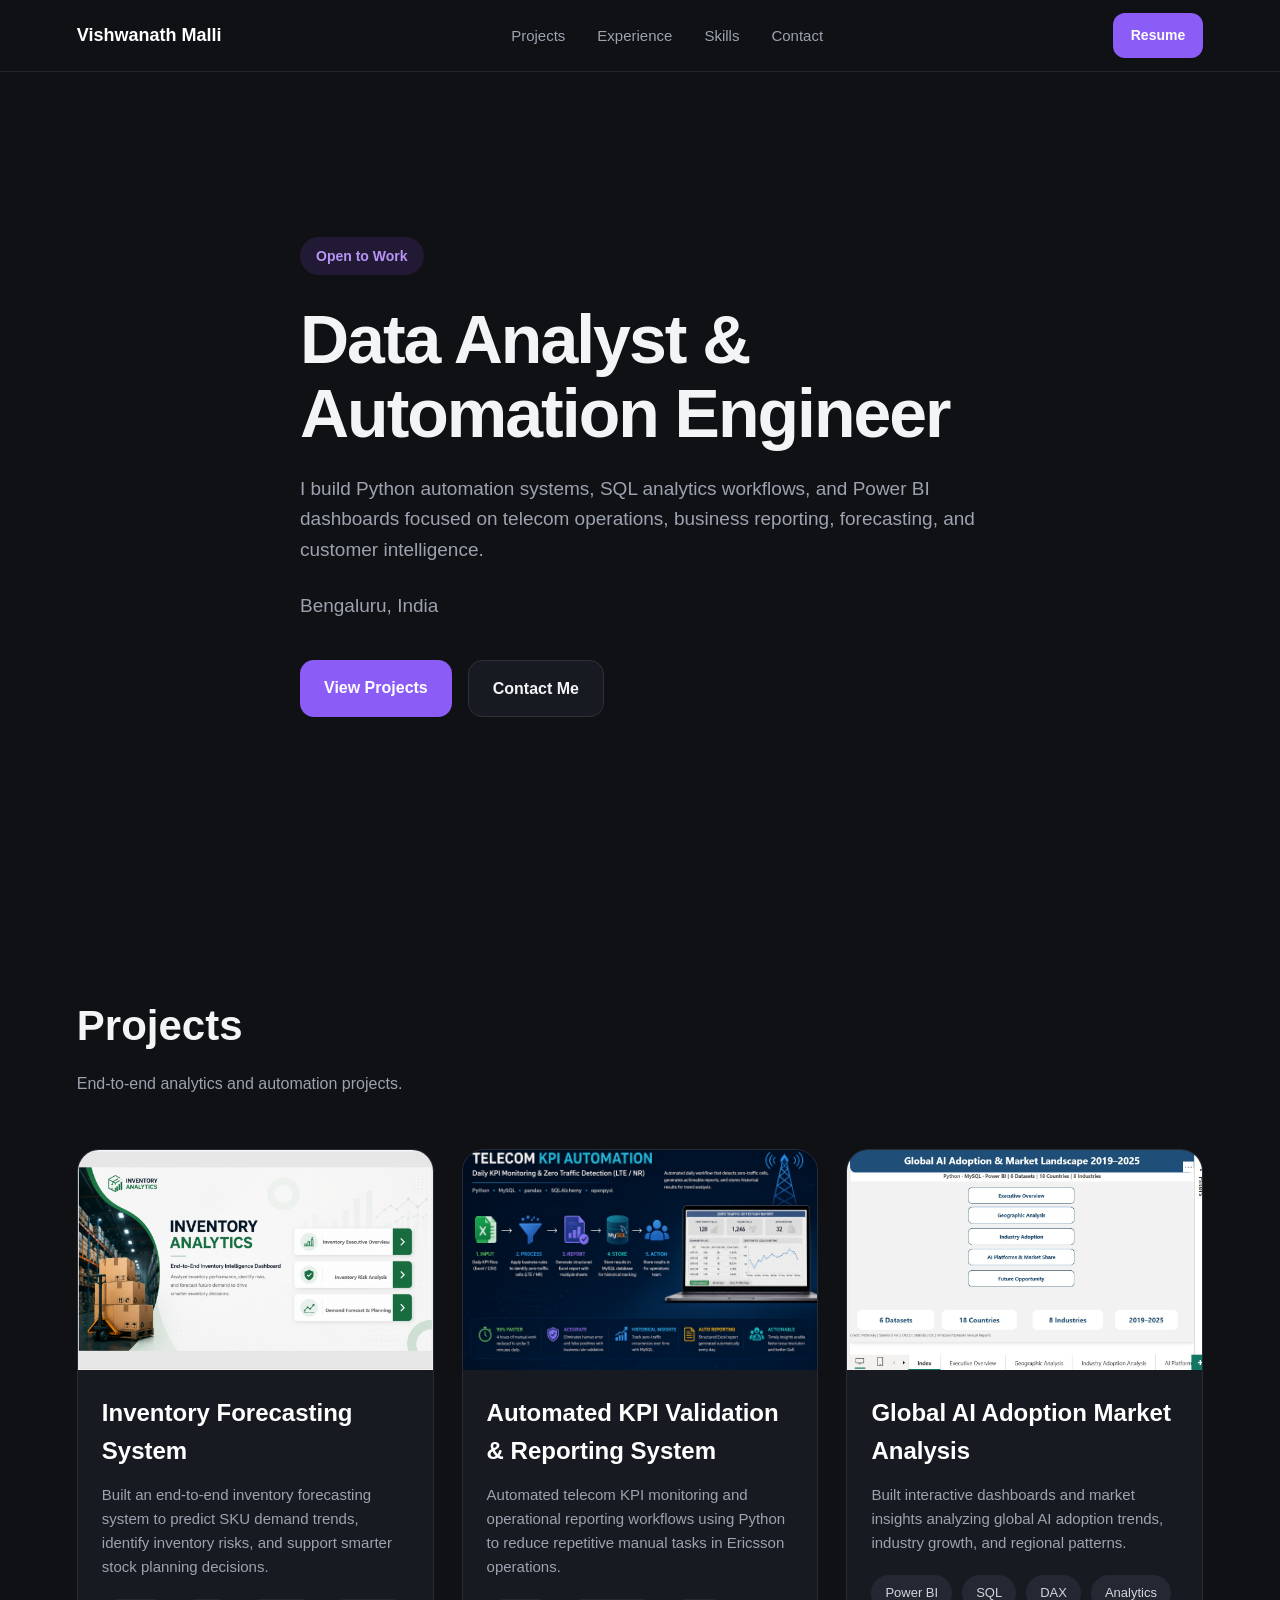
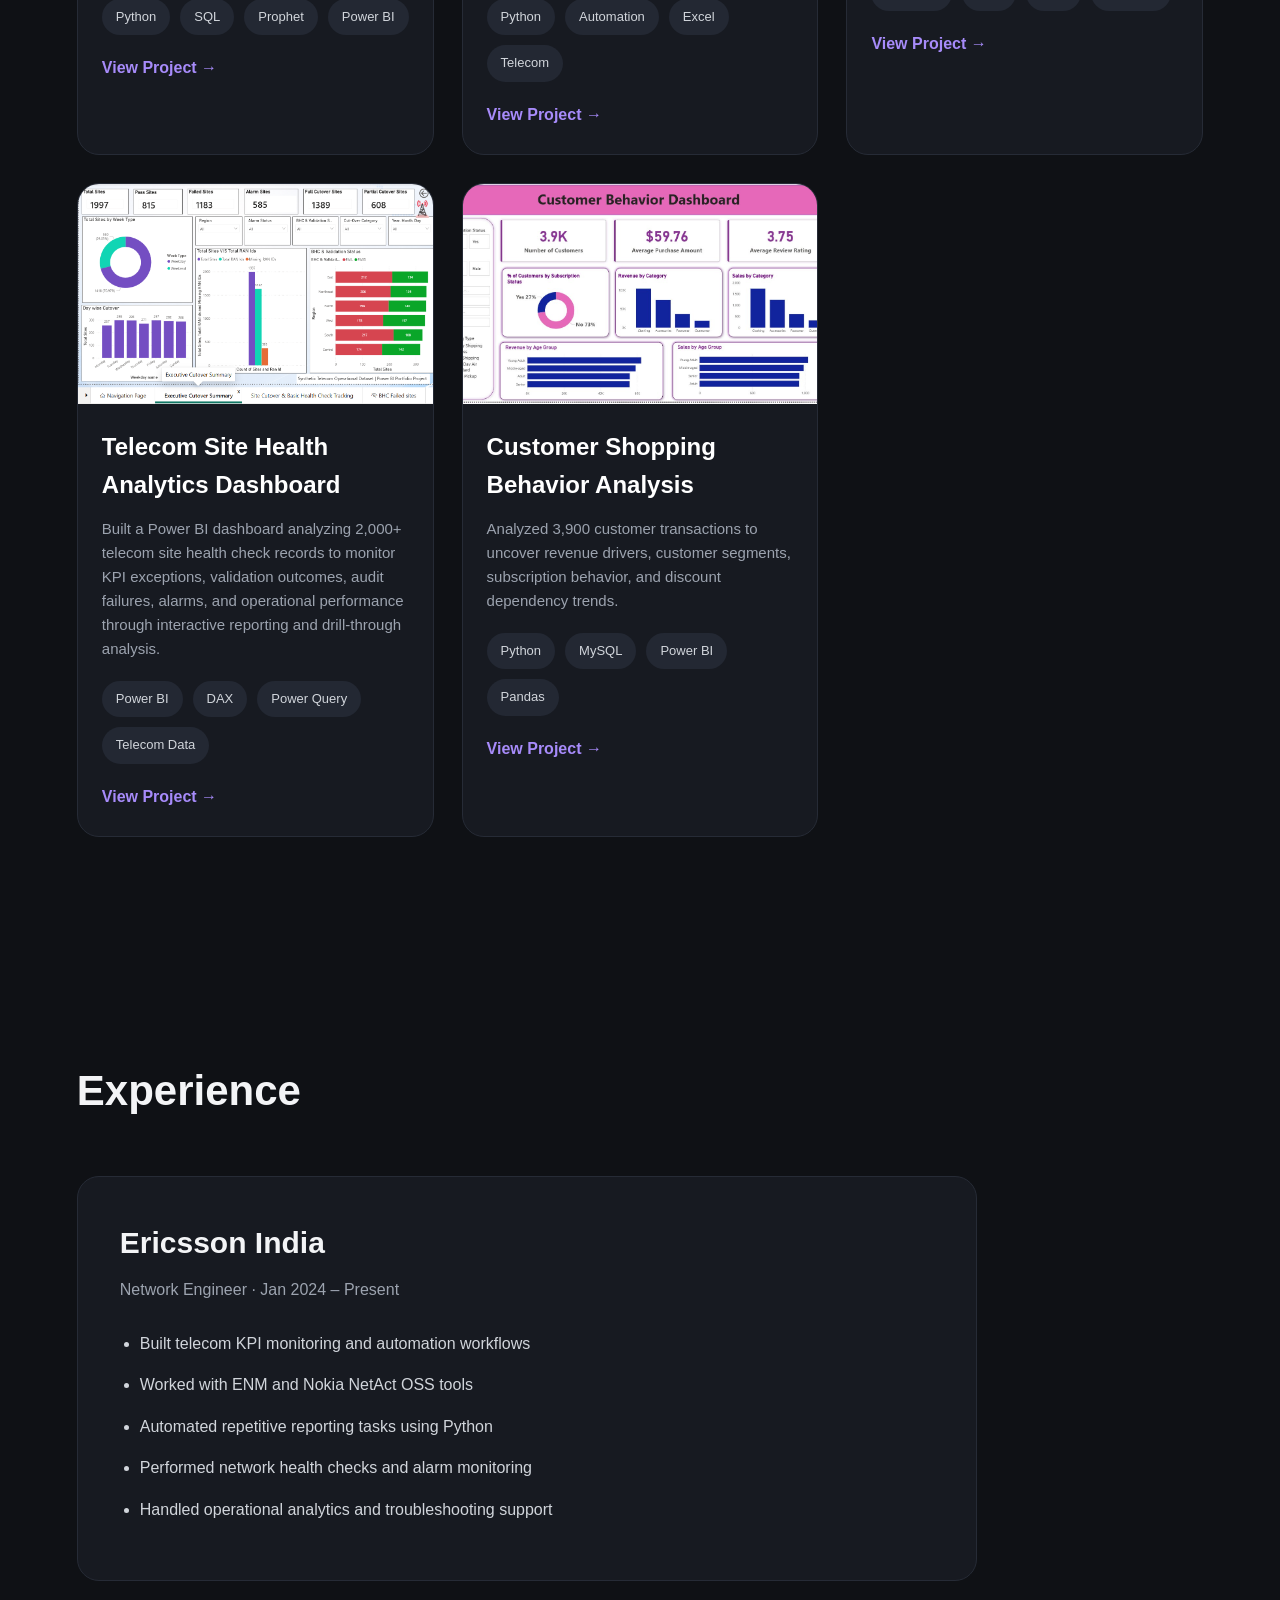
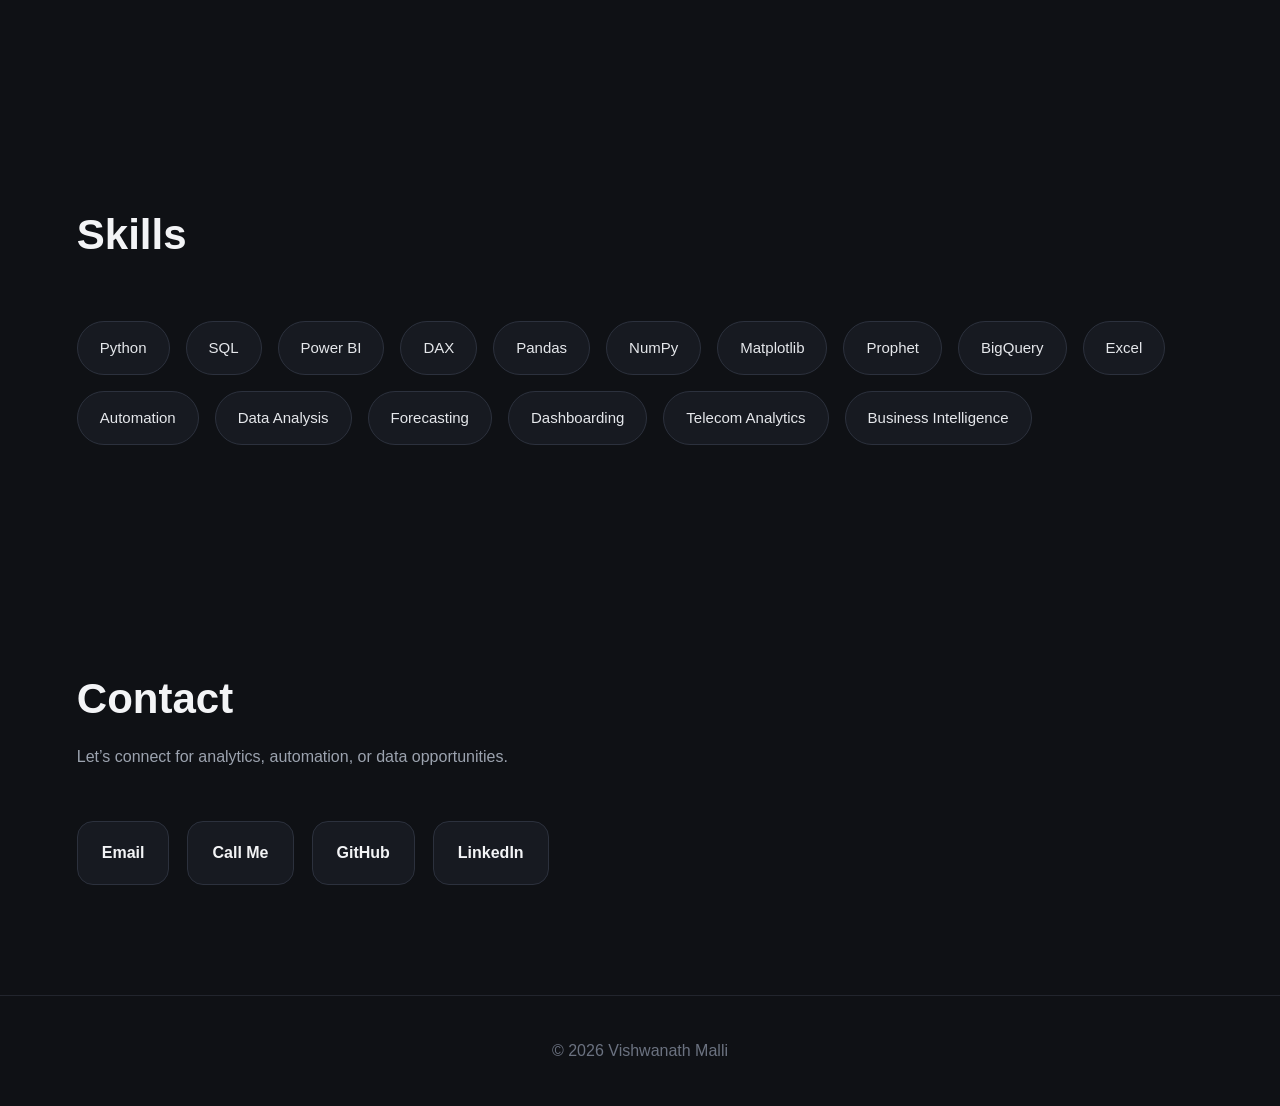
==== commit ec893325: "Update index.html" ====
--- a/index.html
+++ b/index.html
@@ -272,15 +272,15 @@
      <div class="project-card">
 
   <img src="images/project4.png"
-       alt="Operational Analytics Dashboard">
+       alt="Telecom Site Health Analytics Dashboard">
 
   <h3>
-    Operational Analytics Dashboard
+    Telecom Site Health Analytics Dashboard
   </h3>
 
   <p>
 
-    Developed a Power BI dashboard analyzing 2,000+ telecom site health check records to track KPI exceptions, validation outcomes, audit results, alarm status, and operational performance. Built interactive reports using DAX, drill-through navigation, and dynamic filtering for faster issue investigation and reporting.
+    Built a Power BI dashboard analyzing 2,000+ telecom site health check records to monitor KPI exceptions, validation outcomes, audit failures, alarms, and operational performance through interactive reporting and drill-through analysis.
 
   </p>
 
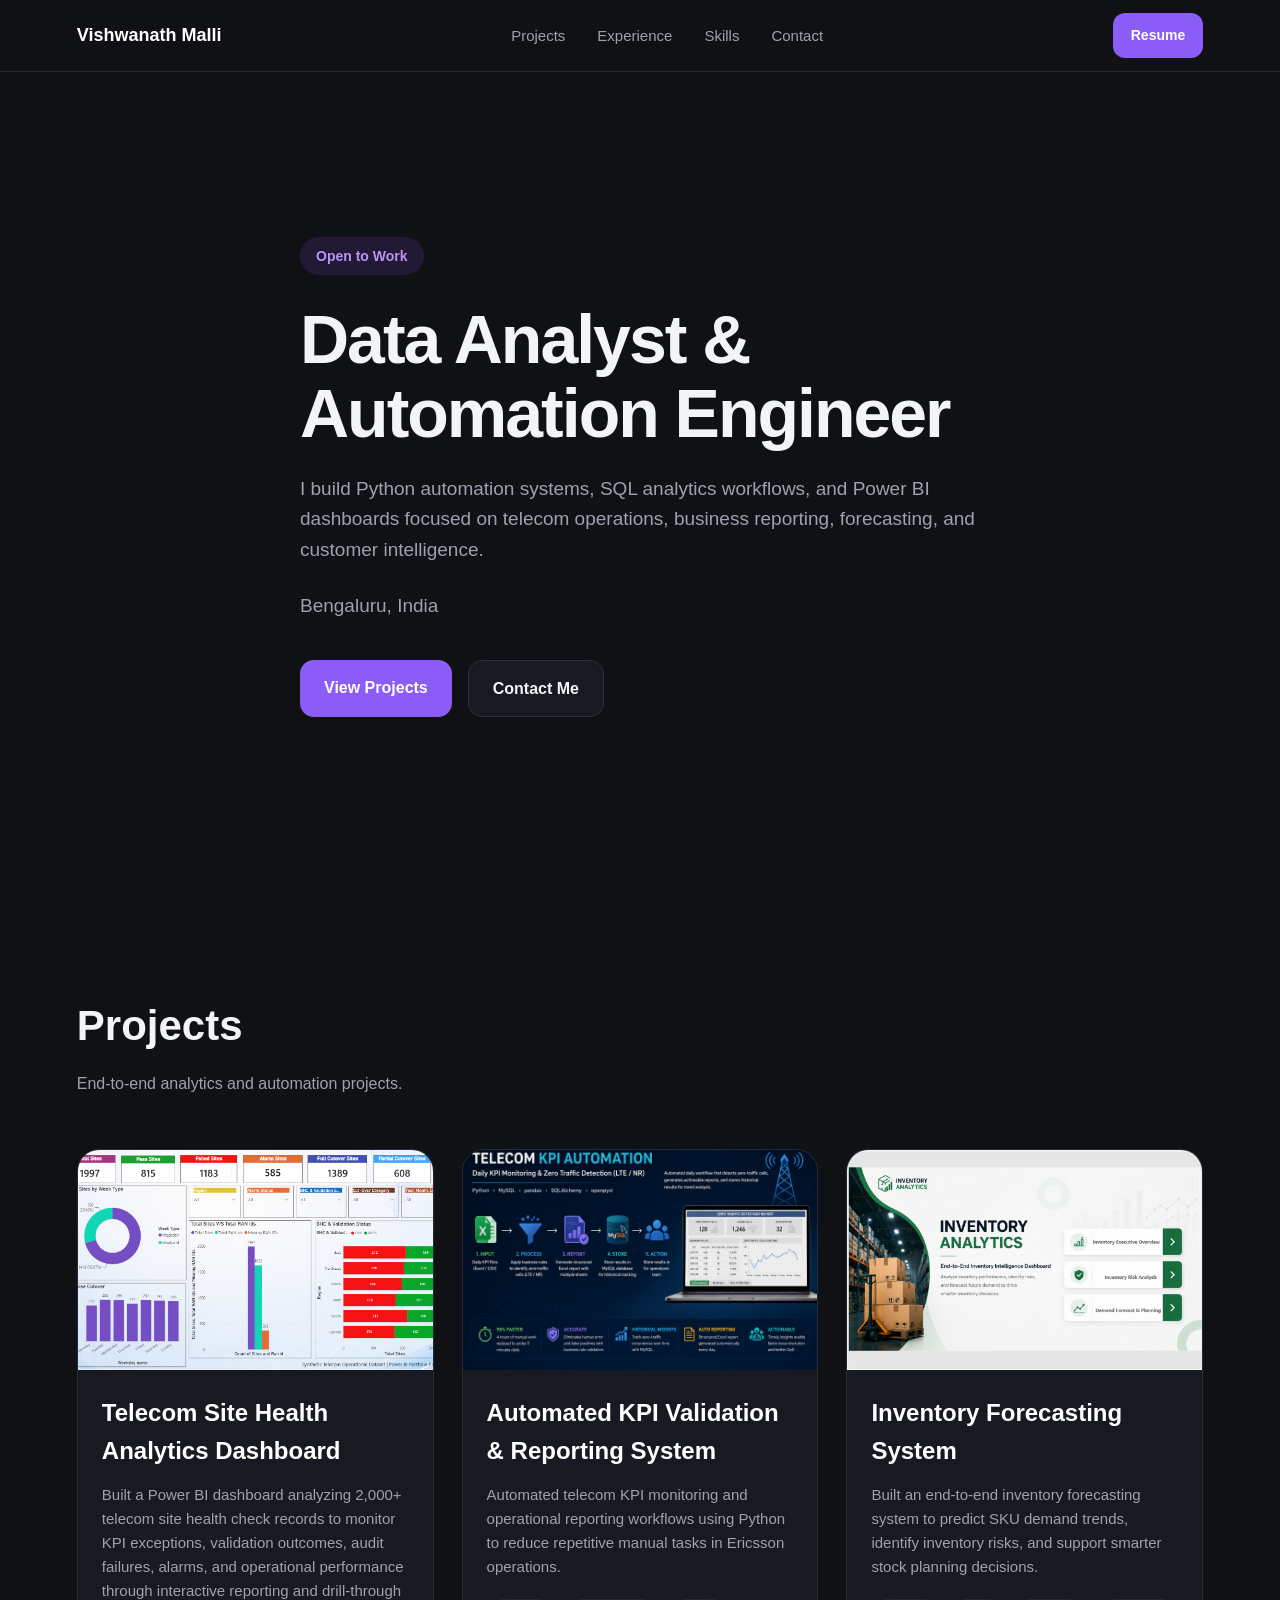
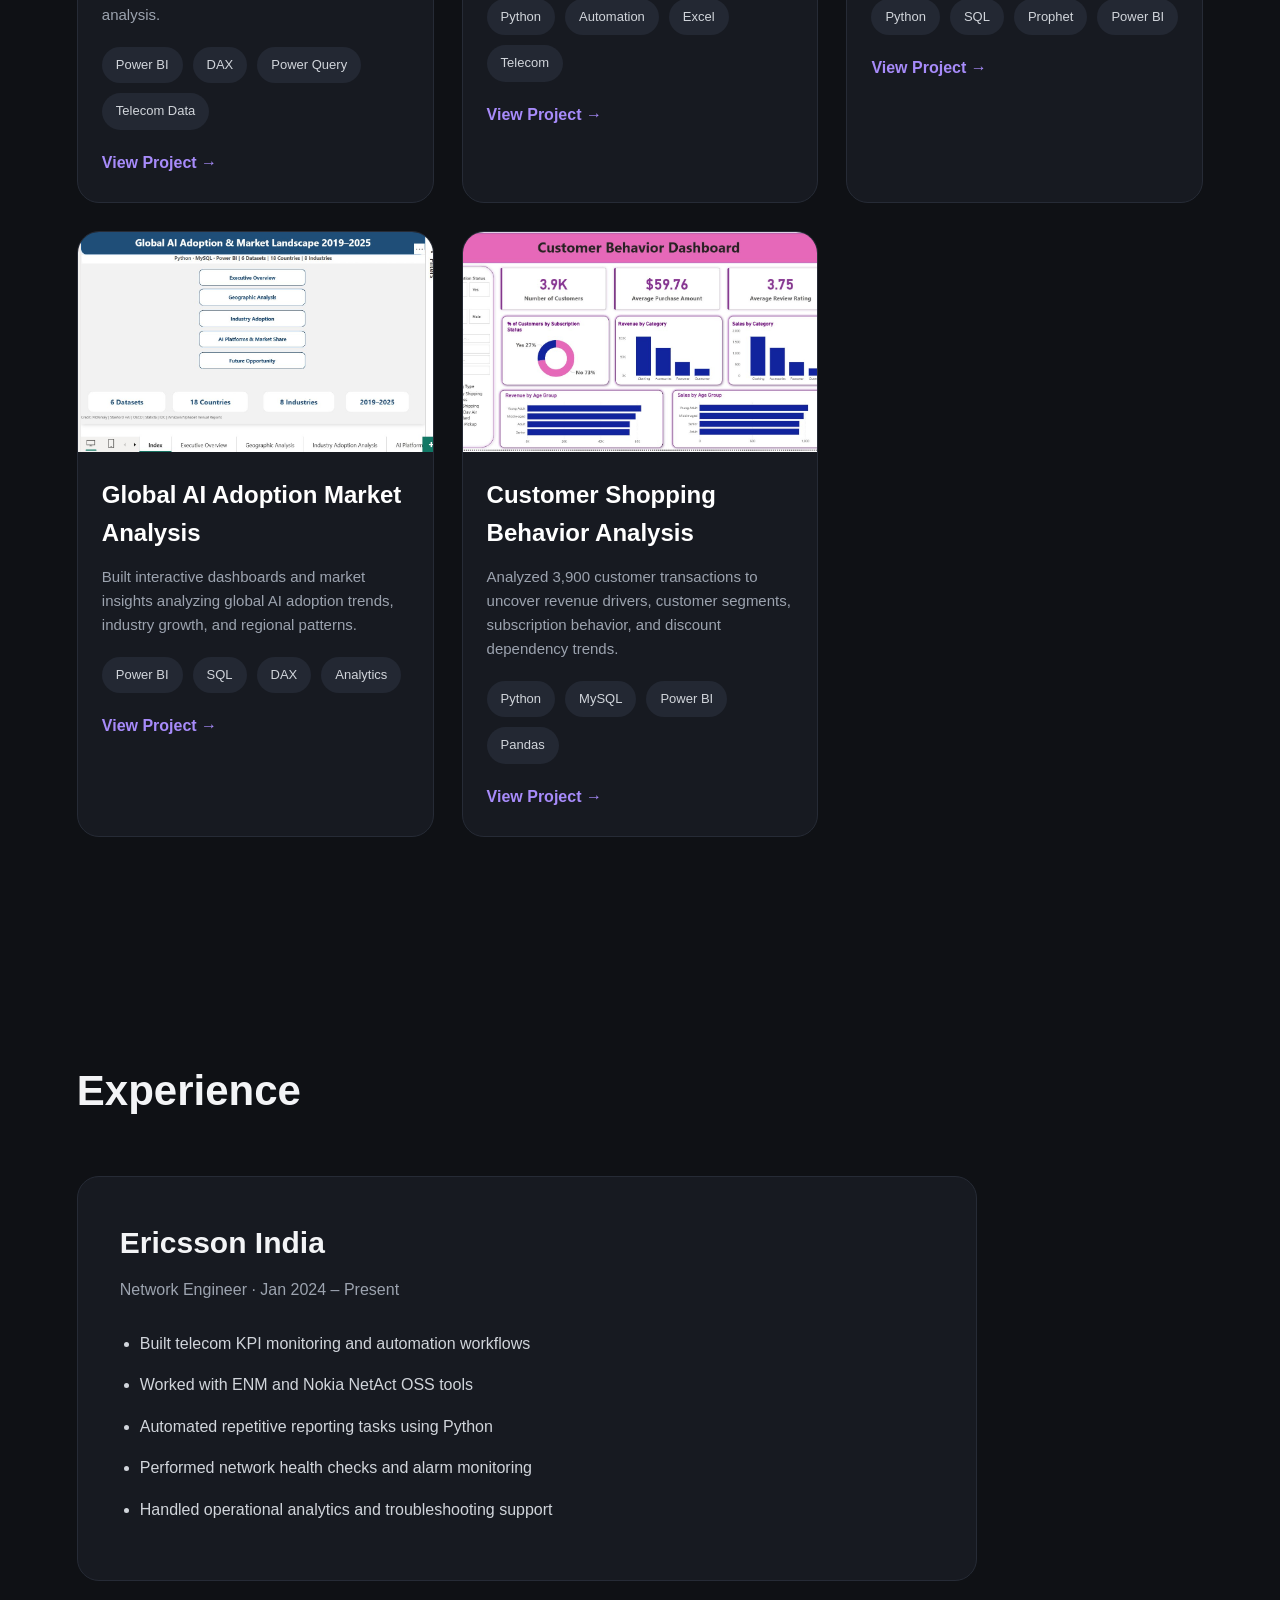
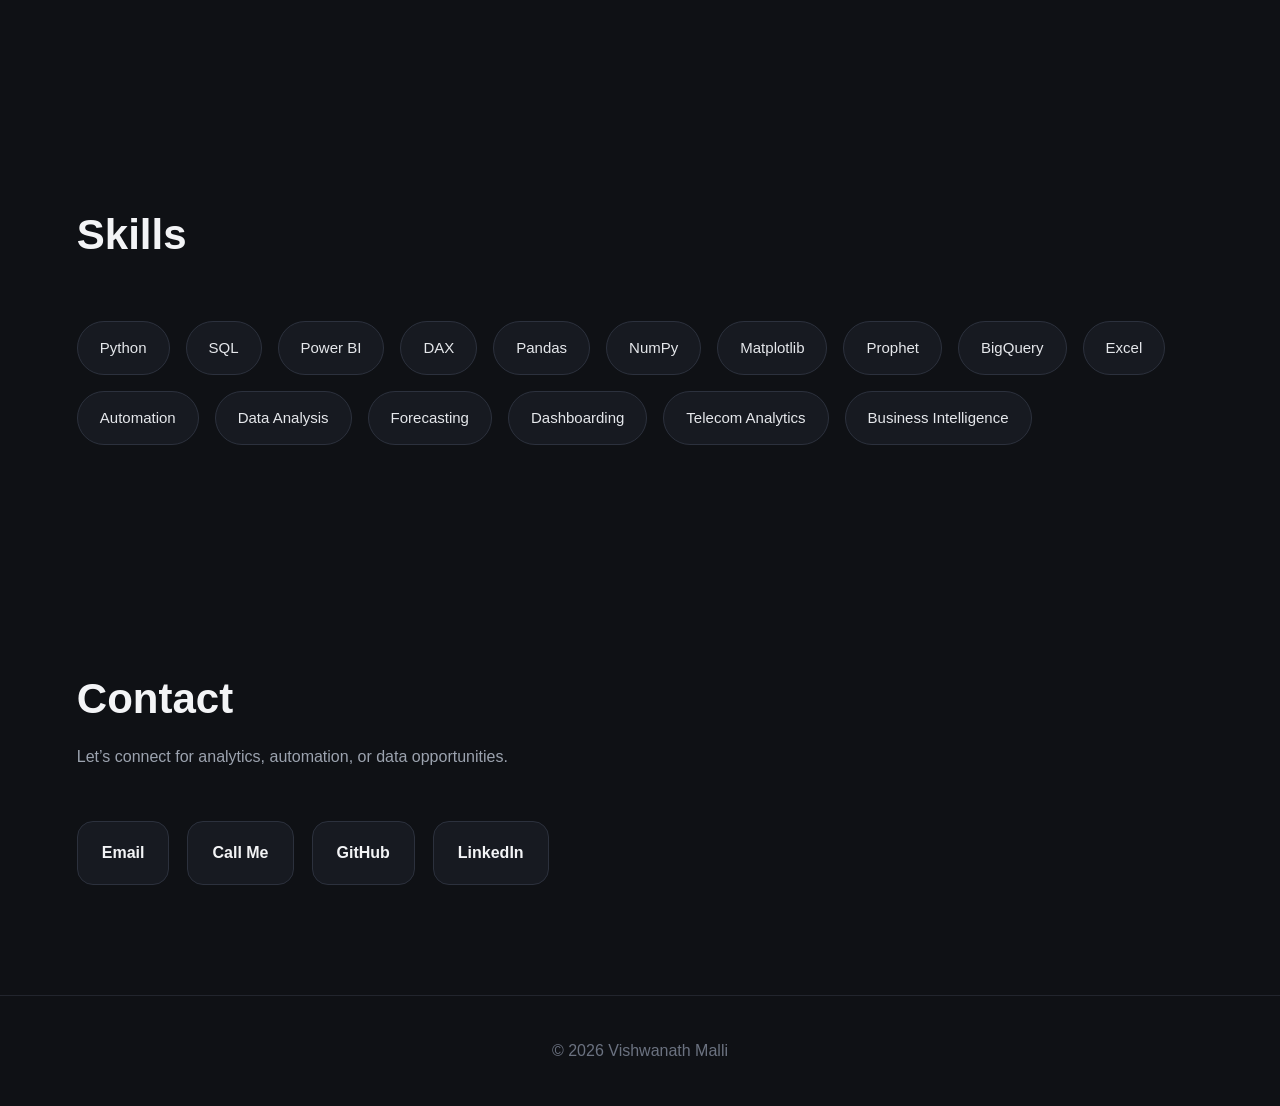
==== commit 57a1f434: "Update index.html" ====
--- a/index.html
+++ b/index.html
@@ -145,6 +145,87 @@
     <div class="projects-grid">
 
 
+
+       <!-- PROJECT 4 -->
+
+     <div class="project-card">
+
+  <img src="images/project4.png"
+       alt="Telecom Site Health Analytics Dashboard">
+
+  <h3>
+    Telecom Site Health Analytics Dashboard
+  </h3>
+
+  <p>
+
+    Built a Power BI dashboard analyzing 2,000+ telecom site health check records to monitor KPI exceptions, validation outcomes, audit failures, alarms, and operational performance through interactive reporting and drill-through analysis.
+
+  </p>
+
+  <div class="tech-stack">
+
+    <span>Power BI</span>
+
+    <span>DAX</span>
+
+    <span>Power Query</span>
+
+    <span>Telecom Data</span>
+
+  </div>
+
+  <a href="https://github.com/VishwanathMalli/Telecom-site-health-check-dashboard"
+     target="_blank">
+
+    View Project →
+
+  </a>
+
+</div>
+
+
+       <!-- PROJECT 2 -->
+
+      <div class="project-card">
+
+        <img src="images/project2.png"
+             alt="Automated KPI Validation & Reporting System">
+
+        <h3>
+          Automated KPI Validation & Reporting System
+        </h3>
+
+        <p>
+
+          Automated telecom KPI monitoring and operational reporting workflows 
+          using Python to reduce repetitive manual tasks in Ericsson operations.
+
+        </p>
+
+        <div class="tech-stack">
+
+          <span>Python</span>
+
+          <span>Automation</span>
+
+          <span>Excel</span>
+
+          <span>Telecom</span>
+
+        </div>
+
+        <a href="https://github.com/VishwanathMalli/Telecommunication-Network-KPI-Automation-Python-SQL"
+           target="_blank">
+
+          View Project →
+
+        </a>
+
+      </div>
+
+
+
       <!-- PROJECT 1 -->
 
       <div class="project-card">
@@ -186,45 +267,7 @@
       </div>
 
 
-      <!-- PROJECT 2 -->
-
-      <div class="project-card">
-
-        <img src="images/project2.png"
-             alt="Automated KPI Validation & Reporting System">
-
-        <h3>
-          Automated KPI Validation & Reporting System
-        </h3>
-
-        <p>
-
-          Automated telecom KPI monitoring and operational reporting workflows 
-          using Python to reduce repetitive manual tasks in Ericsson operations.
-
-        </p>
-
-        <div class="tech-stack">
-
-          <span>Python</span>
-
-          <span>Automation</span>
-
-          <span>Excel</span>
-
-          <span>Telecom</span>
-
-        </div>
-
-        <a href="https://github.com/VishwanathMalli/Telecommunication-Network-KPI-Automation-Python-SQL"
-           target="_blank">
-
-          View Project →
-
-        </a>
-
-      </div>
-
+     
 
       <!-- PROJECT 3 -->
 
@@ -267,45 +310,7 @@
       </div>
 
 
-      <!-- PROJECT 4 -->
-
-     <div class="project-card">
-
-  <img src="images/project4.png"
-       alt="Telecom Site Health Analytics Dashboard">
-
-  <h3>
-    Telecom Site Health Analytics Dashboard
-  </h3>
-
-  <p>
-
-    Built a Power BI dashboard analyzing 2,000+ telecom site health check records to monitor KPI exceptions, validation outcomes, audit failures, alarms, and operational performance through interactive reporting and drill-through analysis.
-
-  </p>
-
-  <div class="tech-stack">
-
-    <span>Power BI</span>
-
-    <span>DAX</span>
-
-    <span>Power Query</span>
-
-    <span>Telecom Data</span>
-
-  </div>
-
-  <a href="https://github.com/VishwanathMalli/Telecom-site-health-check-dashboard"
-     target="_blank">
-
-    View Project →
-
-  </a>
-
-</div>
-
-
+     
       <!-- PROJECT 5 -->
 
       <div class="project-card">
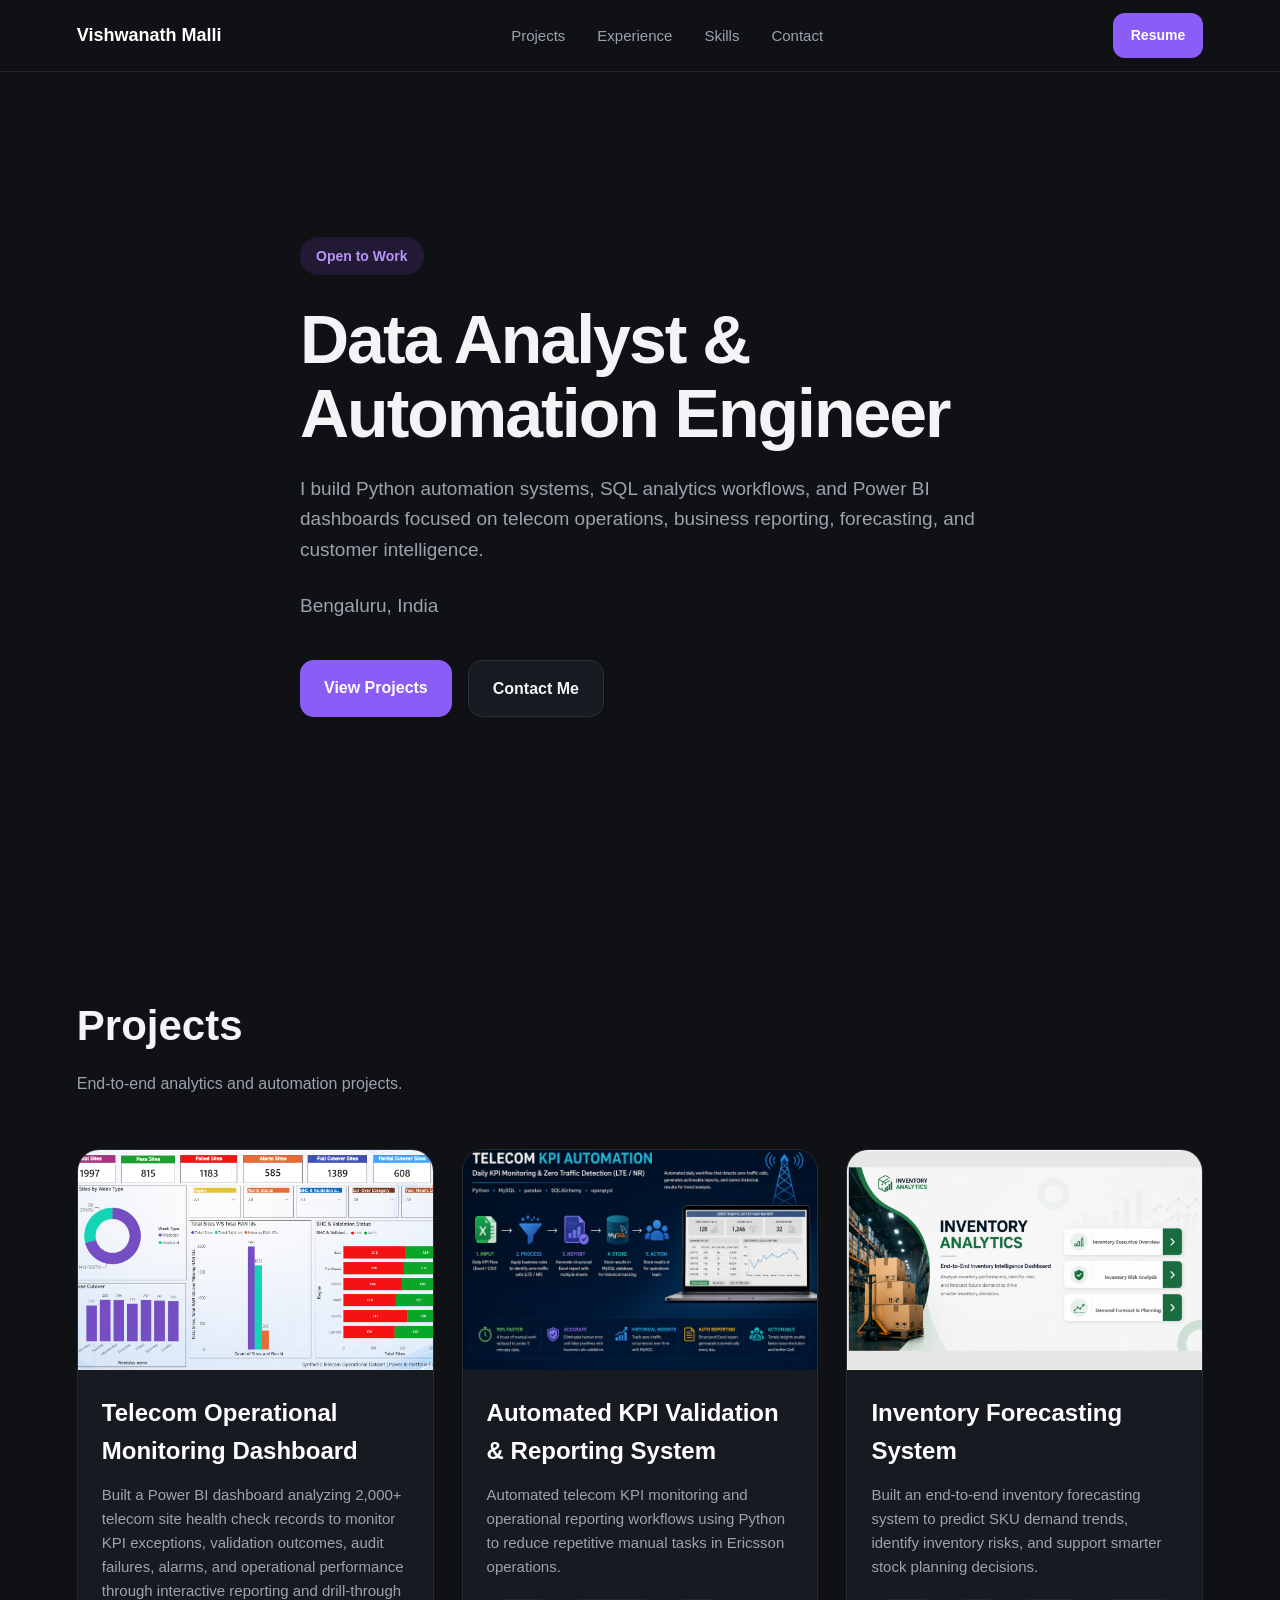
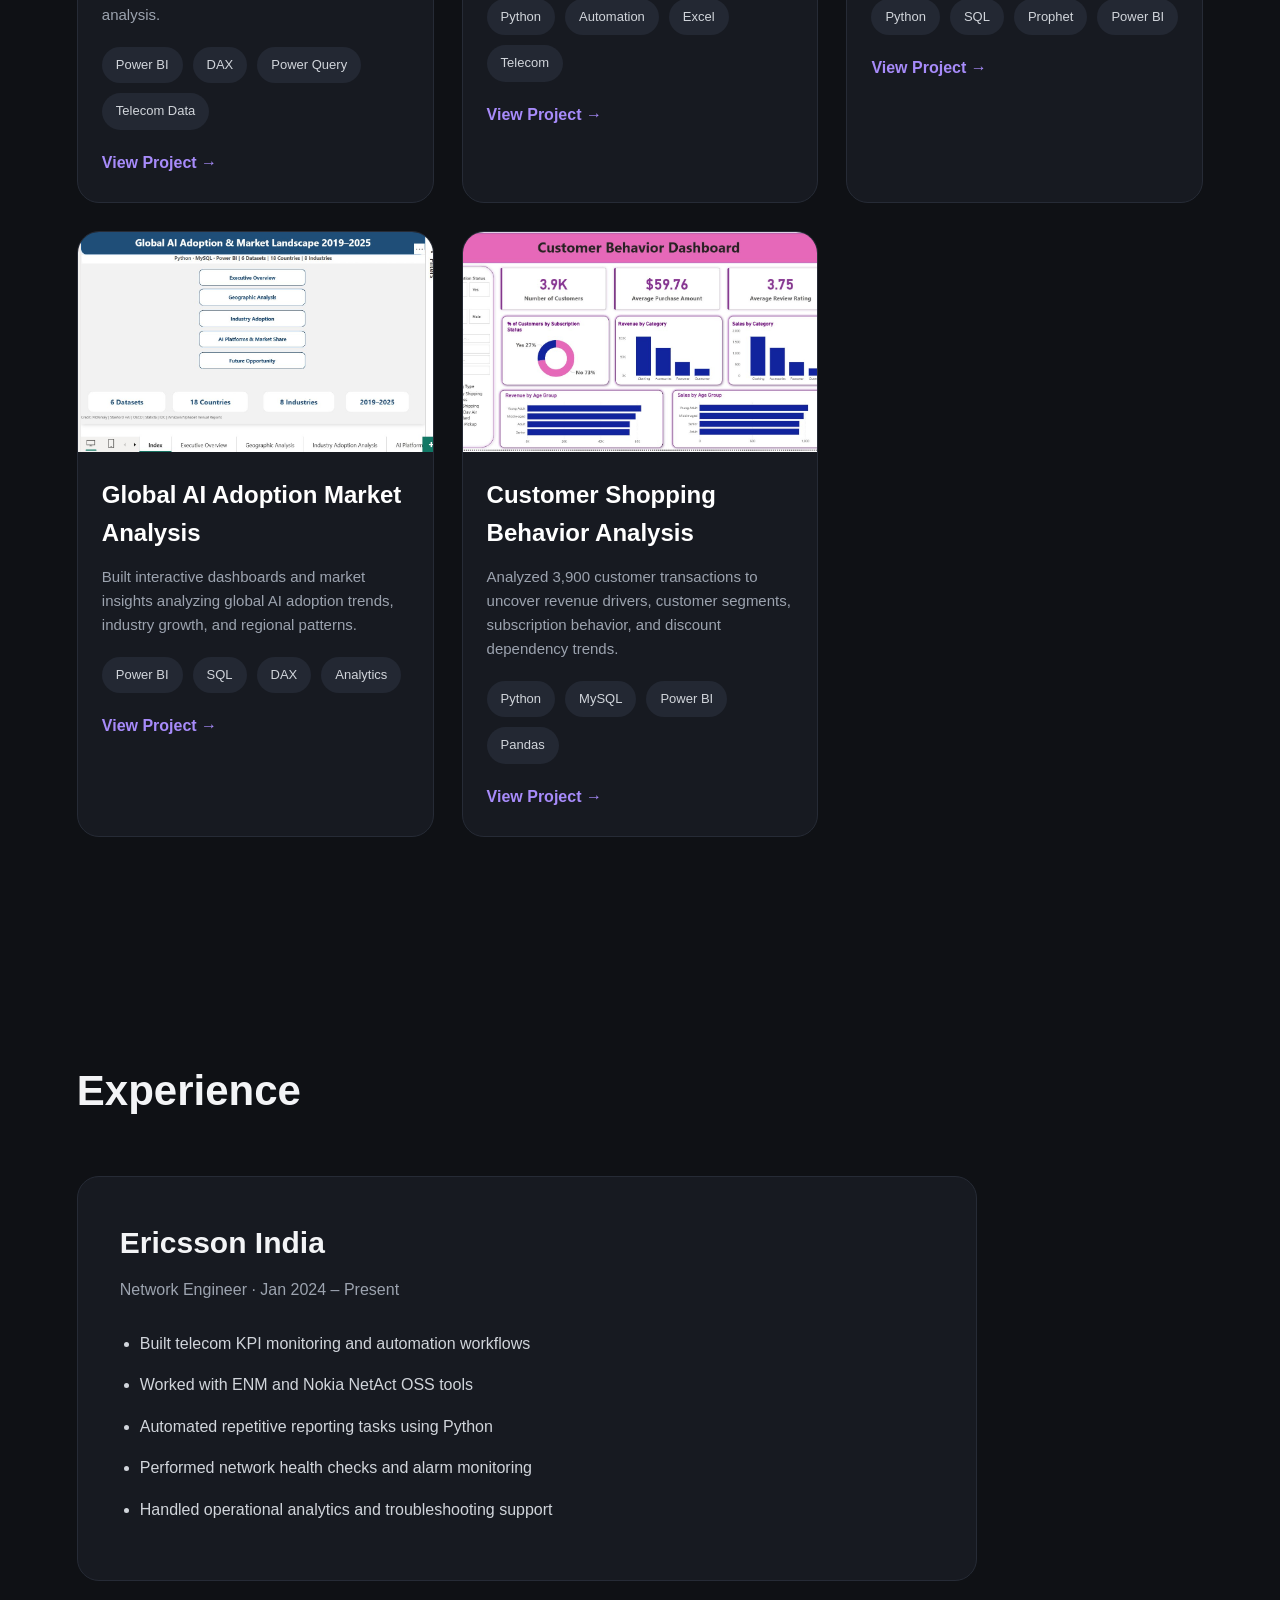
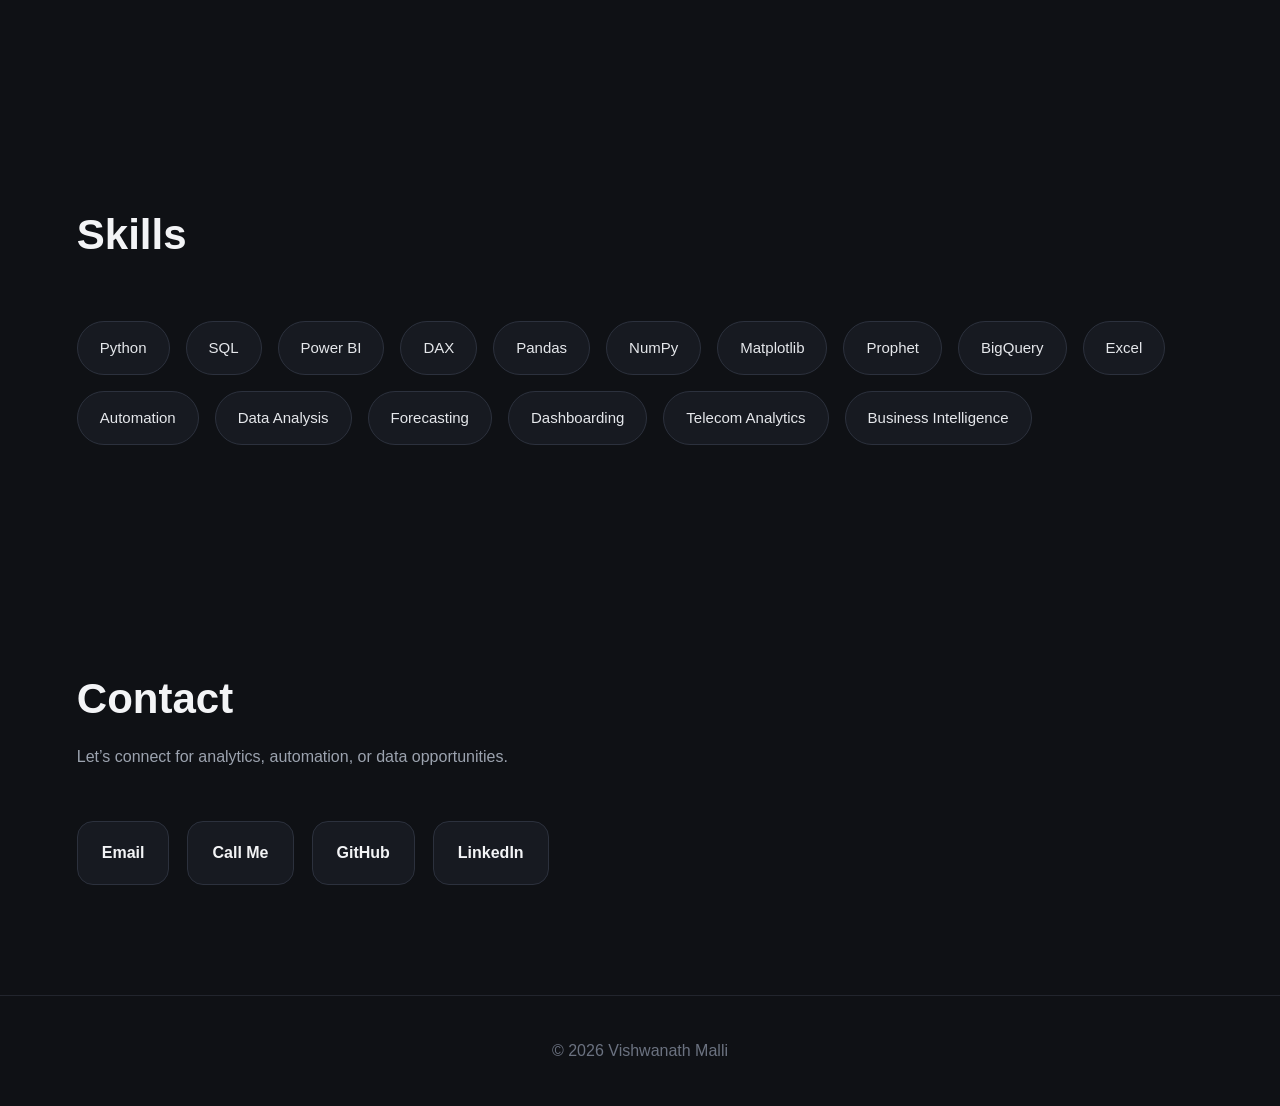
==== commit 17308cb0: "Update index.html" ====
--- a/index.html
+++ b/index.html
@@ -151,10 +151,10 @@
      <div class="project-card">
 
   <img src="images/project4.png"
-       alt="Telecom Site Health Analytics Dashboard">
+       alt="Telecom Operational Monitoring Dashboar">
 
   <h3>
-    Telecom Site Health Analytics Dashboard
+    Telecom Operational Monitoring Dashboard
   </h3>
 
   <p>
